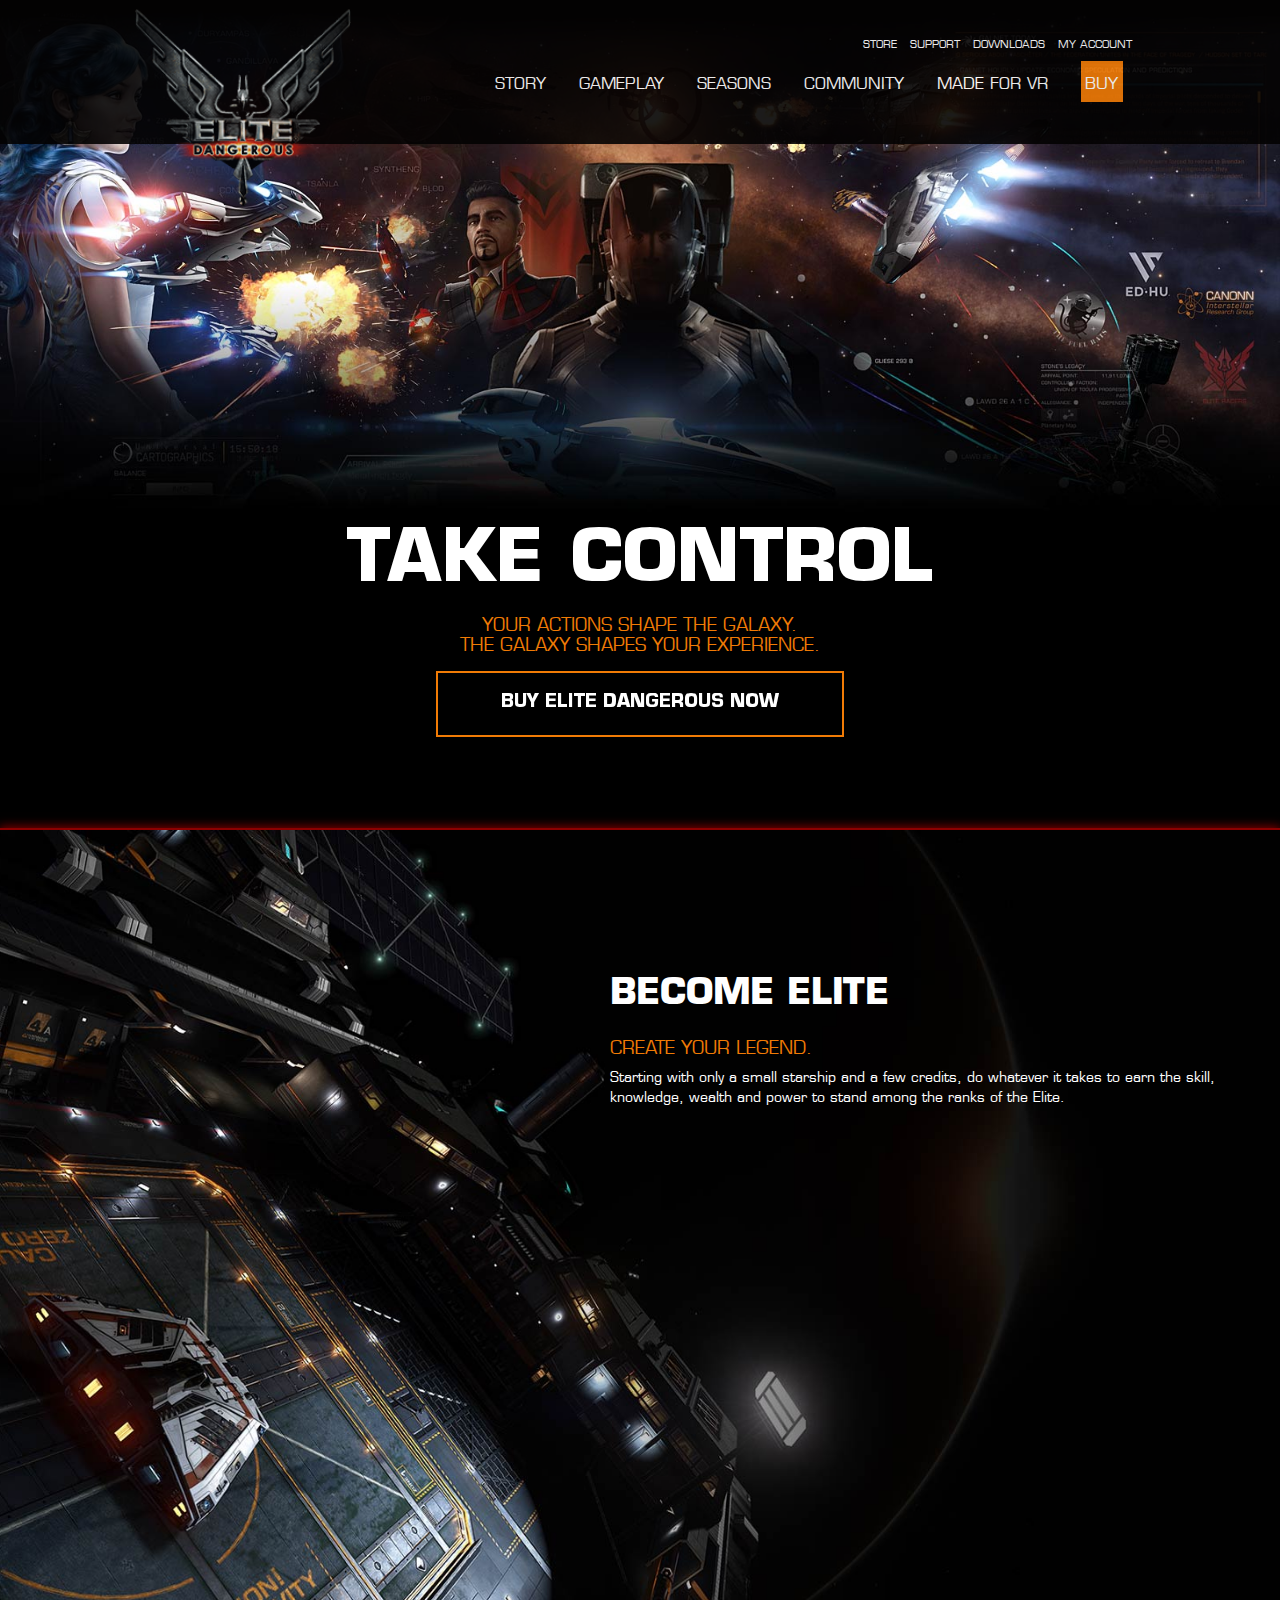
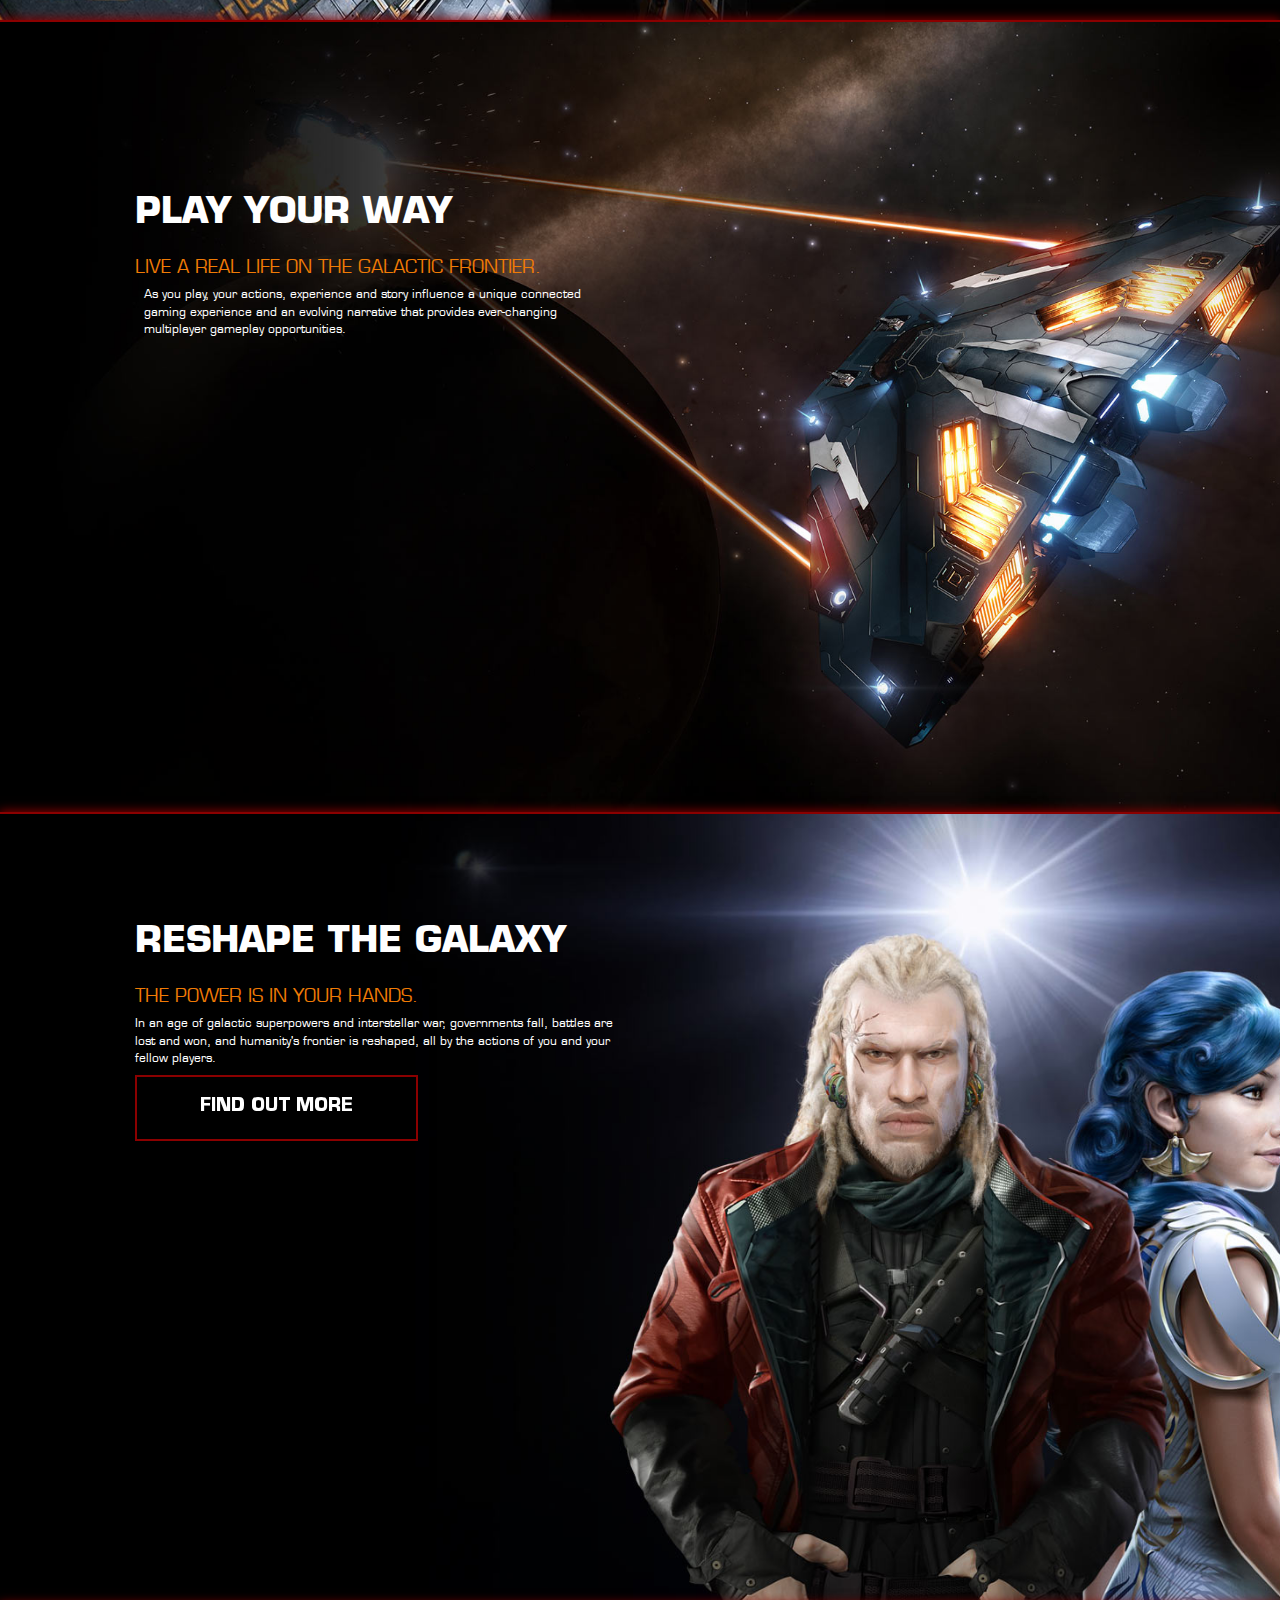
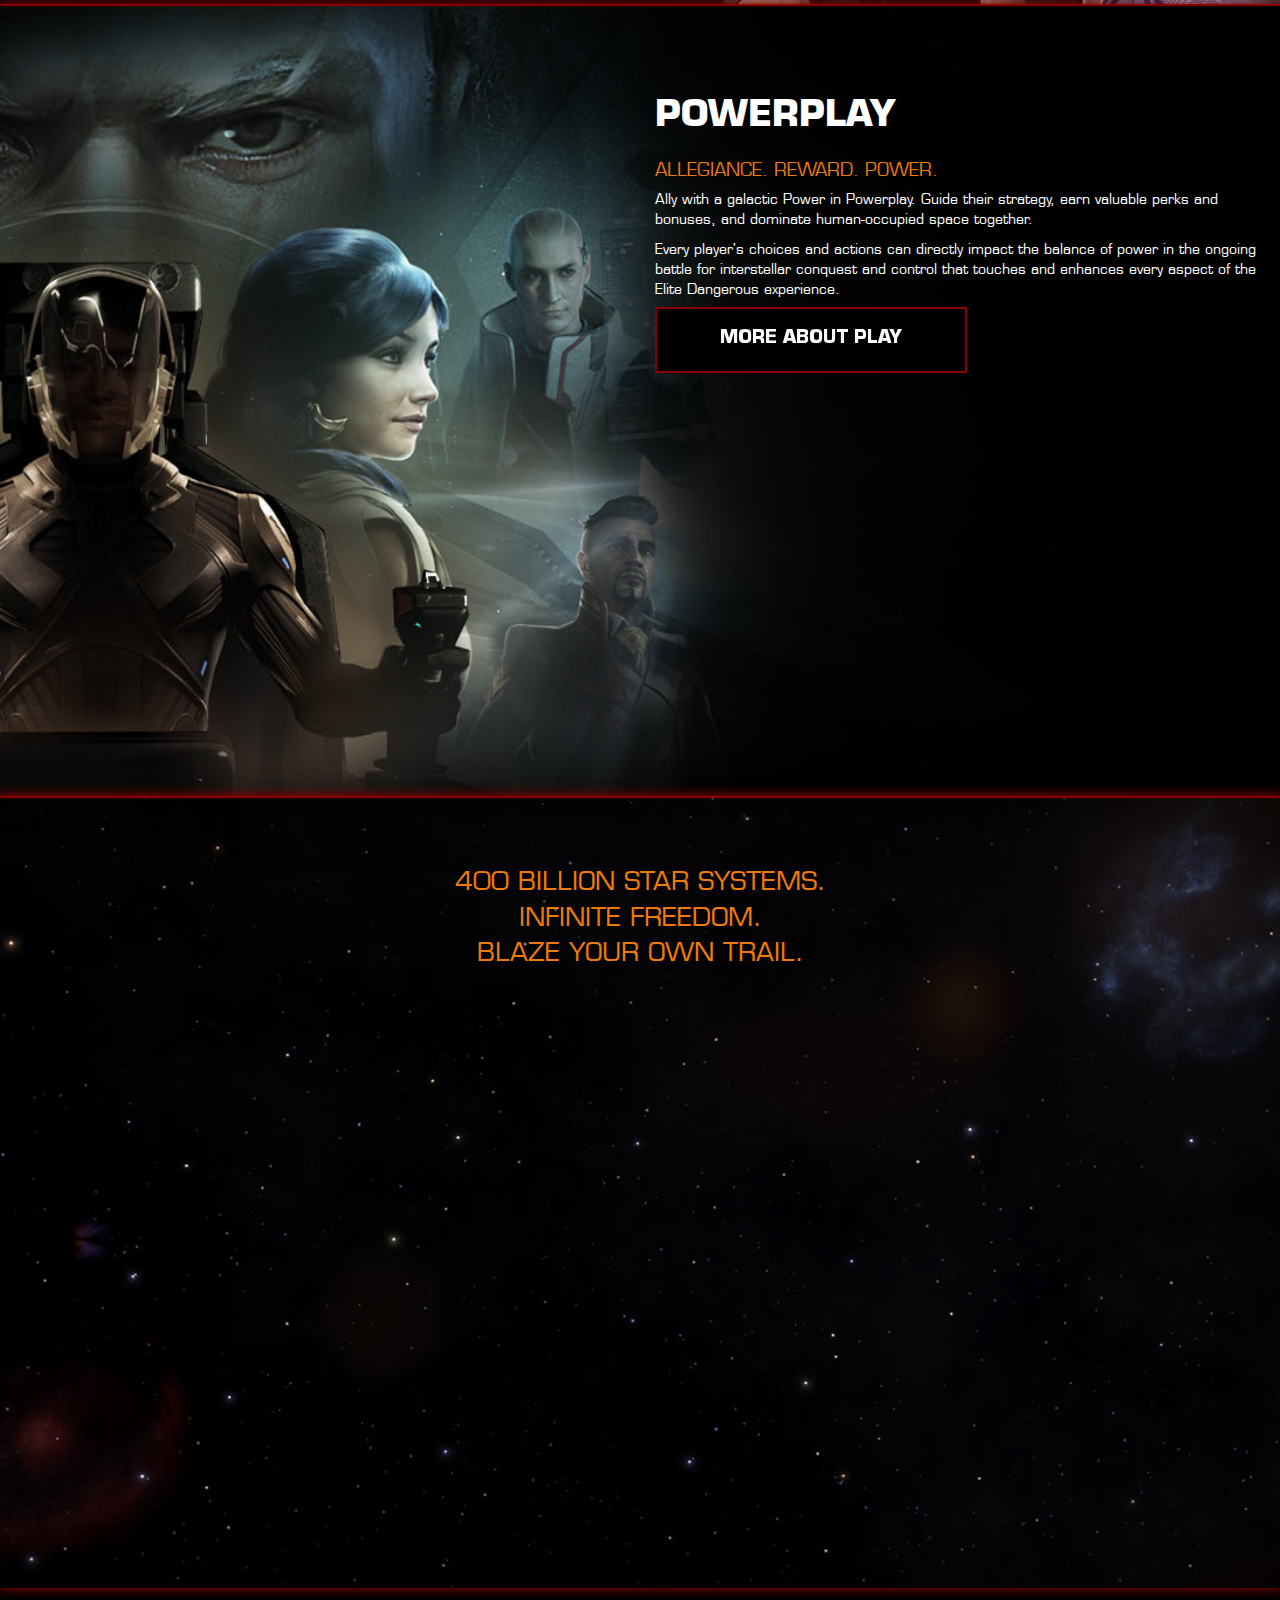
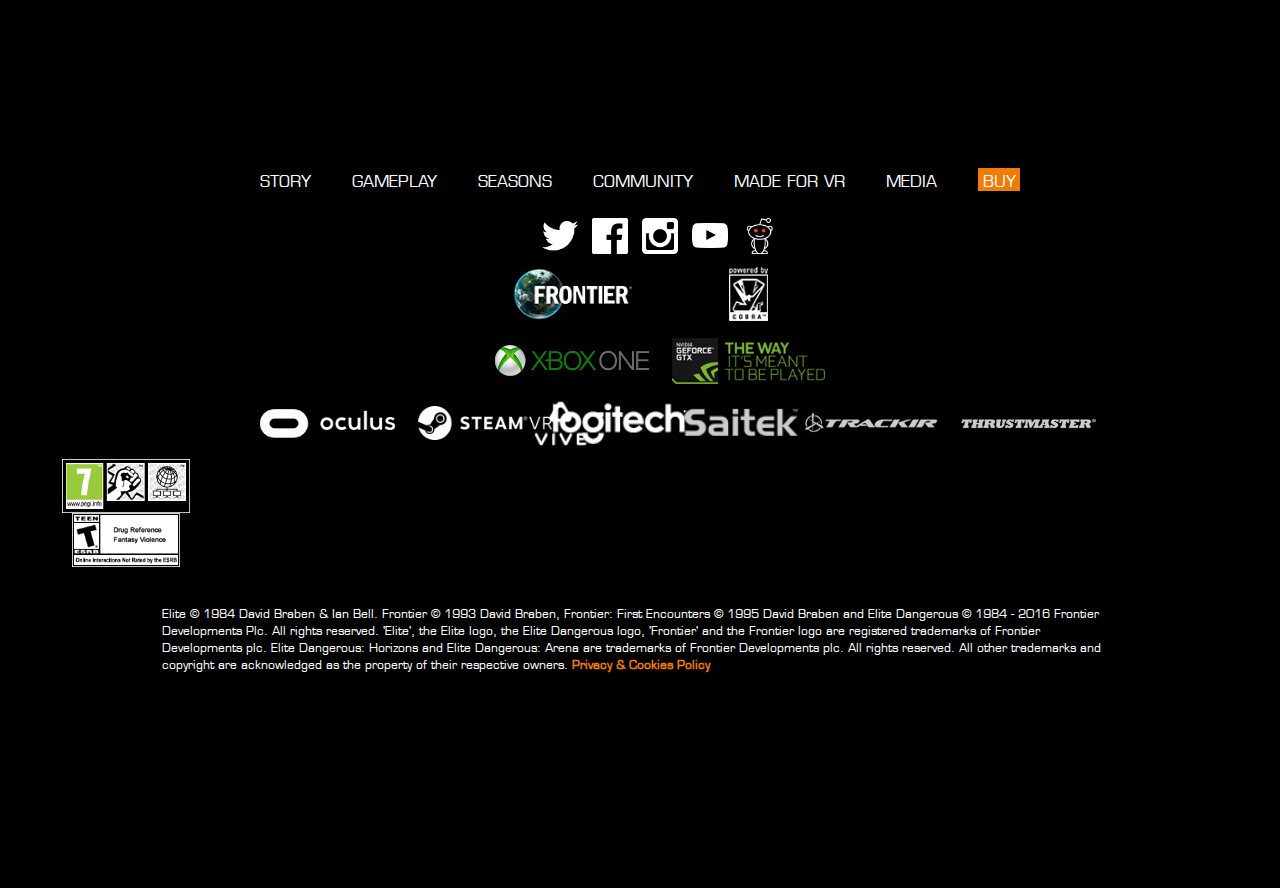
==== index.html @ c08cc56c "sections maj" ====
<!DOCTYPE>
<html lang="fr">

<head>
	<title>Elite Dangerous</title>
	<meta charset="UTF-8">
	<meta name="viewport" content="width=device-width, initial-scale=1">
	<link rel="stylesheet" href="web/bootstrap/css/bootstrap.min.css">
	<link rel="stylesheet" href="web/scss/style.css">
</head>

<body>
	<!-- navbar -->
	<div>
		<nav class="navbar-fixed-top navright text-right">
			<div class="navlogo">
				<a href="#section1" class="navbar-brand logo"></a>
			</div>
			<div class="text-right navtop">
				<li class="navstore"><a href="#">store</a></li>
				<li class="navstore"><a href="#">support</a></li>
				<li class="navstore"><a href="#">downloads</a></li>
				<li class="navstore"><a href="#">my account</a></li>
			</div>
			<li><a href="../../index.html">story</a></li>
			<li><a href="web/parties/gameplay.html">gameplay</a></li>
			<li><a href="#">seasons</a></li>
			<li><a href="#">community</a></li>
			<li><a href="#">made for vr</a></li>
			<li class="navactive"><a href="#">buy</a></li>
		</nav>
		<!-- header -->
		<header class="heado">
			<div class="col-md-8 col-md-push-2 text-center tctrl">
				<h1>Take control</h1>
				<h2 class="texth2">your actions shape the galaxy. 
					The galaxy shapes your experience.</h2>
				<button class="buybutton animbtn btngplay" type="button">buy elite dangerous now</button>
			</div>
		</header>
		<!-- section 1 -->
		<section class="sectall sect1">
			<div class="col-md-6 col-md-push-6 div1">
				<h1>Become elite</h1>
				<h2>Create your legend.</h2>
				<p>Starting with only a small starship and a few credits, do whatever it takes to earn the skill, knowledge, wealth and
					power to stand among the ranks of the Elite.</p>
			</div>
		</section>
		<!-- section 2 -->
		<section class="sectall sect2">
			<div class="col-md-6 div2">
				<h1>Play your way</h1>
				<h2>Live a Real Life On The Galactic Frontier.</h2>
				<p class="textdiv2">As you play, your actions, experience and story influence a unique connected gaming experience and an evolving narrative
					that provides ever-changing multiplayer gameplay opportunities.
				</p>
			</div>
		</section>
		<!-- section 3 -->
		<section class="sectall sect3">
			<div class="col-md-6 div3">
				<h1>Reshape the galaxy</h1>
				<h2>The power is in your hands.</h2>
				<p class="textdiv3">In an age of galactic superpowers and interstellar war, governments fall, battles are lost and won, and humanity's frontier
					is reshaped, all by the actions of you and your fellow players.
				</p>
				<button class="animbtn" type="button">Find out more</button>
			</div>
		</section>
		<!-- section 4 -->
		<section class="sectall sect4">
			<div class="col-md-6 col-md-push-6 div4">
				<h1>Powerplay</h1>
				<h2>Allegiance. Reward. Power.</h2>
				<p>Ally with a galactic Power in Powerplay. Guide their strategy, earn valuable perks and bonuses, and dominate human-occupied
					space together.
				</p>
				<p>Every player's choices and actions can directly impact the balance of power in the ongoing battle for interstellar conquest
					and control that touches and enhances every aspect of the Elite Dangerous experience.
				</p>
				<button class="animbtn" type="button">More about play</button>
			</div>
		</section>
		<!-- section 5 -->
		<section class="sectall sect5">
			<div class="text-center div5">
				<h1>400 billion star systems.</h1>
				<h1>Infinite freedom.</h1>
				<h1>Blaze your own trail.</h1>
			</div>
		</section>

		<!-- footer -->
		<footer>
			<nav class="navcenter">
				<li><a href="#">story</a></li>
				<li><a href="#">gameplay</a></li>
				<li><a href="#">seasons</a></li>
				<li><a href="#">community</a></li>
				<li><a href="#">made for vr</a></li>
				<li><a href="#">media</a></li>
				<li class="navactive"><a href="#">buy</a></li>
			</nav>
			<div>
				<ul>
					<li class="marksocial soc1">
						<a href="#"></a>
					</li>
					<li class="marksocial soc2">
						<a href="#"></a>
					</li>
					<li class="marksocial soc3">
						<a href="#"></a>
					</li>
					<li class="marksocial soc4">
						<a href="#"></a>
					</li>
					<li class="marksocial soc5">
						<a href="#"></a>
					</li>
				</ul>
			</div>
			<div>
				<ul class="mark1">
					<li class="lifooter marque1">
						<a href="#"></a>
					</li>
					<li class="lifooter marque2">
						<a href="#"></a>
					</li>
				</ul>
				<ul class="mark2">
					<li class="lifooter marque3">
						<a href="#"></a>
					</li>
					<li class="lifooter marque4">
						<a href="#"></a>
					</li>
				</ul>
				<ul>
					<li class="mark3 marque5">
						<a href="#"></a>
					</li>
					<li class="mark3 marque6">
						<a href="#"></a>
					</li>
					<li class="mark3 marque7">
						<a href="#"></a>
					</li>
					<li class="mark3 marque8">
						<a href="#"></a>
					</li>
					<li class="mark3 marque9">
						<a href="#"></a>
					</li>
					<li class="mark3 marque10">
						<a href="#"></a>
					</li>
					<li class="mark3 marque11">
						<a href="#"></a>
					</li>
				</ul>
				<ul class="mark4">
					<li class="lifooter marque12">
						<a href="#"></a>
					</li>
					<li class="lifooter marque13">
						<a href="#"></a>
					</li>
				</ul>
			</div>
			<div class="textlegal">
				<p>Elite © 1984 David Braben & Ian Bell. Frontier © 1993 David Braben, Frontier: First Encounters © 1995 David Braben and
					Elite Dangerous © 1984 - 2016 Frontier Developments Plc. All rights reserved. 'Elite', the Elite logo, the Elite Dangerous
					logo, 'Frontier' and the Frontier logo are registered trademarks of Frontier Developments plc. Elite Dangerous: Horizons
					and Elite Dangerous: Arena are trademarks of Frontier Developments plc. All rights reserved. All other trademarks and
					copyright are acknowledged as the property of their respective owners.
					<a href="#" class="Mentionlegal">Privacy & Cookies Policy</a></p>
			</div>
		</footer>
	</div>
</body>

</html>
---- web/scss/style.css ----
/*	resolution: 320px	mobile
	resolution: 768px	tablette
	resolution: 1280px	standard

@media screen and (max-width: 320px)
{

}
@media screen and (max-width: 768px)
{
	
}
@media screen and (max-width: 1280px)
{
	
}	*/
@font-face {
  font-family: "Eurostile LT Std-Bold";
  src: url("../font/EurostileLTStd-Bold.ttf");
  font-weight: bold; }
@font-face {
  font-family: "Eurostile-Medium";
  src: url("../font/EurostileMedium.ttf");
  font-weight: normal; }
body {
  margin: 0;
  background-color: black;
  color: white;
  font-family: Eurostile-Medium; }

a:hover, a:visited {
  text-decoration: none; }

h1 {
  font-family: Eurostile LT Std-Bold, sans-serif;
  font-weight: bold;
  text-transform: uppercase; }

h2 {
  font-size: 18px;
  color: #f07b05;
  text-transform: uppercase; }

p {
  font-weight: normal; }

button {
  border: 2px solid darkred;
  background-color: black;
  text-transform: uppercase;
  font-family: Eurostile LT Std-Bold, sans-serif;
  padding: 2vh 7vh;
  font-size: 2vh; }

header, section, footer {
  font-weight: bold;
  background-size: cover;
  background-repeat: no-repeat;
  background-position: center center; }

/* Animate button */
.animbtn {
  display: inline-block;
  vertical-align: middle;
  -webkit-transform: perspective(1px) translateZ(0);
  transform: perspective(1px) translateZ(0);
  box-shadow: 0 0 1px transparent;
  position: relative;
  -webkit-transition-property: color;
  transition-property: color;
  -webkit-transition-duration: 0.3s;
  transition-duration: 0.3s; }

.animbtn:before {
  content: "";
  background-color: darkred;
  position: absolute;
  z-index: -1;
  top: 0;
  left: 0;
  right: 0;
  bottom: 0;
  -webkit-transform: scaleX(0);
  transform: scaleX(0);
  -webkit-transform-origin: 0 50%;
  transform-origin: 0 50%;
  -webkit-transition-property: transform;
  transition-property: transform;
  -webkit-transition-duration: 0.3s;
  transition-duration: 0.3s;
  -webkit-transition-timing-function: ease-out;
  transition-timing-function: ease-out; }

.animbtn:hover:before, .animbtn:focus:before, .animbtn:active:before {
  -webkit-transform: scaleX(1);
  transform: scaleX(1); }

.btngplay:before {
  background-color: #f07b05; }

/* end anim button */
.navlogo {
  margin: 1vh 15vh; }

.logo, .logo:hover, .logo:focus {
  background-image: url(../img/logo/logo-elite-dangerous.png);
  background-size: 100%;
  background-repeat: no-repeat;
  padding: 9.5vh;
  border-bottom: none; }

.navtop {
  font-size: 10px;
  margin: 5vh 0vh 1vh; }

.navright {
  text-transform: uppercase;
  padding-right: 16vh;
  font-size: 15px;
  height: 13vh;
  opacity: 0.9;
  background-color: #040303; }

.navright li a {
  display: inline-block;
  margin: 1vh 0vh; }

nav a {
  color: white; }

nav a:hover, nav a:focus {
  color: #f07b05;
  padding-bottom: 1px;
  border-bottom: 2px solid #f07b05; }

/*nav li:hover, nav li:focus {
    color: $color1;
}*/
nav a:focus {
  text-decoration: none; }

.navactive {
  background-color: #f07b05;
  padding: 0 0.5vh; }

.heado {
  background-image: url(../img/story/bg-hero-connected_gameplay-slim.jpg);
  background-attachment: fixed;
  background-position: initial;
  background-size: 100%;
  height: 92vh; }

.tctrl {
  font-weight: normal;
  margin: 56vh auto 1vh;
  text-transform: uppercase; }

.texth2 {
  white-space: pre-line;
  margin: 0vh 0vh 2vh; }

.buybutton {
  border: 2px solid #f07b05; }

.sectall {
  border-top: 2px solid darkred;
  box-shadow: 0px 0px 10px 1px darkred; }

.sect1 {
  height: 58vh;
  background-image: url(../img/story/bg-hero-sidewinder.jpg); }

.div1 {
  margin: 16vh -5vh; }

.sect2 {
  height: 58vh;
  background-image: url(../img/story/bg-hero-cobra_attack.jpg); }

.div2 {
  margin: 12vh 20vh;
  padding: 0vh 15vh; }

.textdiv2 {
  padding: 0 1vh; }

.sect3 {
  height: 58vh;
  background-image: url(../img/story/bg-hero-powerplay-right.jpg); }

.div3 {
  margin: 10vh 0vh;
  padding: 0vh 1vh 0 15vh; }

.sect4 {
  height: 58vh;
  background-image: url(../img/story/bg-hero-powerplay.jpg); }

.div4 {
  margin: 8vh 0vh; }

.sect5 {
  height: 30vh;
  background-image: url(../img/story/bg-hero-stars.jpg); }

.div5 {
  color: #f07b05;
  margin: 9vh 0vh; }

.div5 h1 {
  font-size: 28px;
  color: #f07b05;
  font-family: Eurostile-Medium;
  font-weight: normal;
  line-height: 0.6; }

.navcenter {
  text-transform: uppercase;
  text-align: center;
  margin: 5vh 10vh 3vh; }

.navcenter li {
  font-size: 13px;
  display: inline-block;
  margin: 0 1vh;
  font-weight: normal; }

ul {
  list-style-type: none;
  text-align: center; }

.lifooter {
  background-repeat: no-repeat;
  background-size: contain;
  background-position: center center;
  display: inline-block;
  height: 6%;
  width: 10%;
  margin: 0 1vh; }

.marksocial {
  background-repeat: no-repeat;
  background-size: contain;
  background-position: center center;
  display: inline-block;
  margin: 0 -6vh;
  height: 3%;
  width: 9%; }

.soc1 {
  background-image: url(../img/logo/sociaux/logo-twitter.png); }

.soc2 {
  background-image: url(../img/logo/sociaux/logo-facebook.png); }

.soc3 {
  background-image: url(../img/logo/sociaux/logo-instagram.png); }

.soc4 {
  background-image: url(../img/logo/sociaux/logo-youtube.png); }

.soc5 {
  background-image: url(../img/logo/sociaux/logo-reddit.png); }

.marque1 {
  background-image: url(../img/logo/partenaires/logo-frontier.png); }

.marque2 {
  background-image: url(../img/logo/partenaires/logo-cobra.png); }

.marque3 {
  background-image: url(../img/logo/partenaires/logo-xbox-one.png); }

.marque4 {
  background-image: url(../img/logo/partenaires/logo-nvidia.png); }

.mark3 {
  background-repeat: no-repeat;
  background-size: contain;
  background-position: center center;
  display: inline-block;
  height: 5%;
  width: 7%;
  margin: 0 1vh; }

.marque5 {
  background-image: url(../img/logo/partenaires/logo-oculus.png);
  margin: 0vh 3vh !important; }

.marque6 {
  background-image: url(../img/logo/partenaires/logo-steam-vr.png); }

.marque7 {
  background-image: url(../img/logo/partenaires/logo-htc-vive.png);
  margin: 0 -8vh 0 -6vh !important; }

.marque8 {
  background-image: url(../img/logo/partenaires/logo-logitech.png); }

.marque9 {
  background-image: url(../img/logo/partenaires/logo-saitek.png); }

.marque10 {
  background-image: url(../img/logo/partenaires/logo-trackir.png);
  margin: 0vh 3vh 0 0 !important; }

.marque11 {
  background-image: url(../img/logo/partenaires/logo-thrustmaster.png); }

.marque12 {
  background-image: url(../img/logo/partenaires/logo-pegi-7.png); }

.marque13 {
  background-image: url(../img/logo/partenaires/logo-esrb-teen.png); }

.textlegal {
  font-size: 8px;
  padding: 0 36vh; }

.Mentionlegal {
  color: #f07b05;
  font-weight: bold; }

.Mentionlegal:hover {
  color: #f07b05;
  text-decoration: underline; }

/*page gameplay*/
.gplay {
  background-image: url(../img/gameplay/bg-hero-asp-slim.jpg); }

.sect1gplay {
  background-image: url(../img/gameplay/bg-hero-connected_gameplay-right.jpg); }

.sect2gplay {
  background-image: url(../img/gameplay/bg-hero-stars.jpg); }

.marg {
  padding: 12vh 16vh; }

.small {
  background-repeat: no-repeat;
  background-size: contain;
  height: 31vh; }

.smallimg1 {
  background-image: url(../img/gameplay/gameplay-trade.jpg); }

.smallimg2 {
  background-image: url(../img/gameplay/gameplay-combat.jpg); }

.smallimg3 {
  background-image: url(../img/gameplay/gameplay-explore.jpg); }

.sect3gplay {
  background-image: url(../img/gameplay/bg-hero-shipyard_vulture-right.jpg); }

.sect4gplay {
  background-image: url(../img/gameplay/bg-hero-imperial_eagle-left.jpg); }

.sect5gplay {
  background-image: url(../img/gameplay/bg-hero-wings-right.jpg); }

.sect6gplay {
  background-image: url(../img/gameplay/bg-hero-community-zac.jpg); }

.sect7gplay {
  background-image: url(../img/gameplay/bg-hero-cqc-slim.jpg); }

.sect8gplay {
  background-image: url(../img/gameplay/bg-hero-powerplay-bottom.jpg); }

@media only screen and (max-width: 1370px) {
  .navlogo {
    margin: 1vh 15vh; }

  .logo, .logo:hover, .logo:focus {
    padding: 12vh;
    border-bottom: none; }

  .navtop {
    font-size: 11px;
    margin: 3vh 0vh 0vh; }

  .navstore {
    margin: 0 0.5vh !important; }

  .navright {
    font-size: 16px;
    padding-right: 16vh;
    height: 16vh; }

  .navright li {
    display: inline-block;
    margin: 0 1.5vh; }

  header h1 {
    font-size: 8vh; }

  .heado {
    height: 92vh; }

  .tctrl {
    margin: 56vh auto 1vh; }

  .texth2 {
    white-space: pre-line;
    margin: 0vh 0vh 2vh; }

  .div1 {
    margin: 14vh -5vh; }

  .div2 {
    margin: 17vh 0vh;
    padding: 0vh 1vh 0 15vh; }

  .textdiv2 {
    padding: 0 1vh;
    font-size: 12px; }

  .div3 {
    margin: 10vh 0vh;
    padding: 0vh 1vh 0 15vh; }

  .textdiv3 {
    font-size: 12px; }

  .div4 {
    margin: 8vh 0vh; }

  .div5 {
    margin: 8vh 0vh; }

  .div5 h1 {
    font-size: 26px;
    color: #f07b05;
    line-height: 0.6; }

  .sectall {
    height: 88vh; }

  footer {
    height: 80vh; }

  .navcenter {
    margin: 20vh 10vh 3vh; }

  .navcenter li {
    font-size: 16px;
    margin: 0 2vh;
    font-weight: normal; }

  .marksocial {
    margin: 0 auto;
    height: 4vh;
    width: 3.5vw; }

  .mark1-1 {
    width: 10vw !important;
    height: 10vh !important;
    margin: -1vh -2vh !important; }

  .mark1-2 {
    width: 20vh !important;
    height: 10vh !important;
    margin: 0vh !important; }

  .mark2-1 {
    height: 11vh !important;
    width: 17vw !important; }

  .mark2-2 {
    height: 11vh !important;
    width: 12vw !important; }

  .lifooter {
    height: 6vh;
    width: 12vw; }

  .mark3 {
    height: 5vh;
    width: 10.5vw;
    margin: 0vh -1vh; }

  .mark4 {
    height: 12vh;
    width: 13vw; }

  .textlegal {
    font-size: 12px;
    padding: 3vh 18vh; } }

/*# sourceMappingURL=style.css.map */
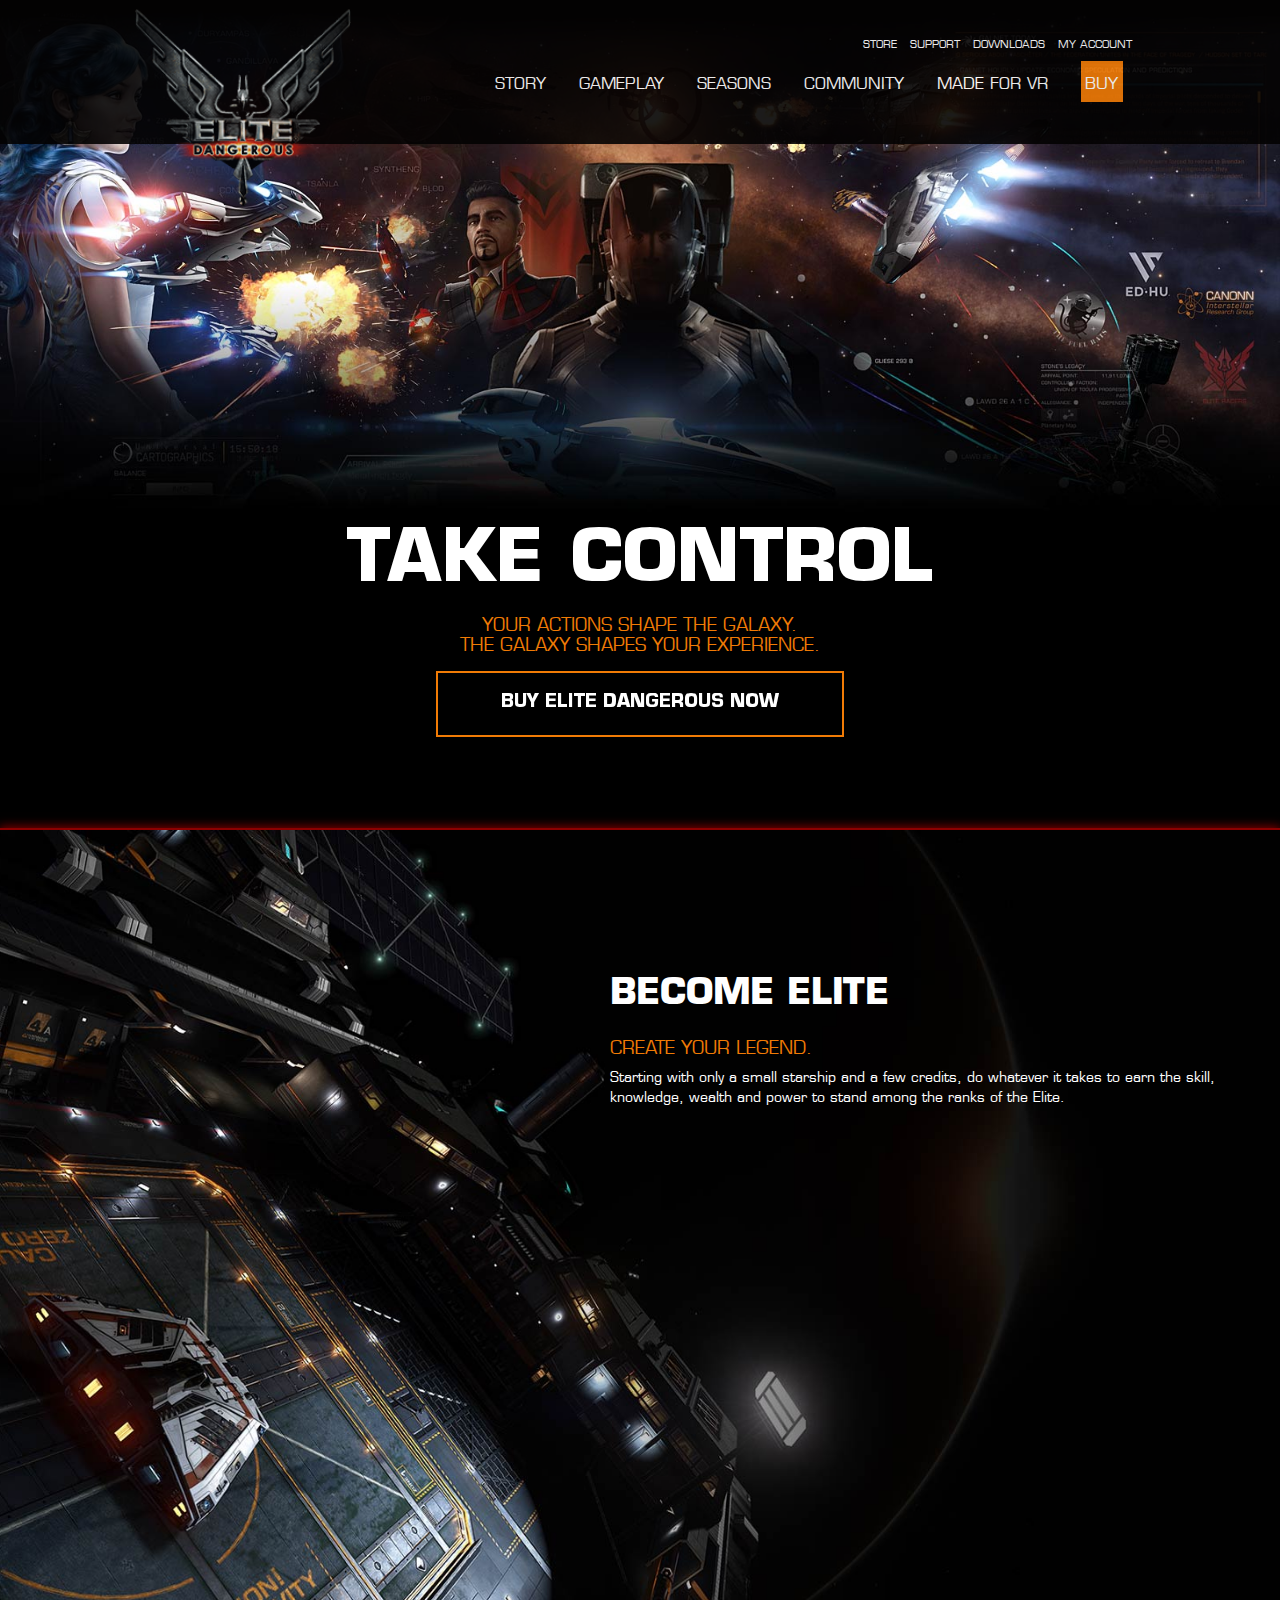
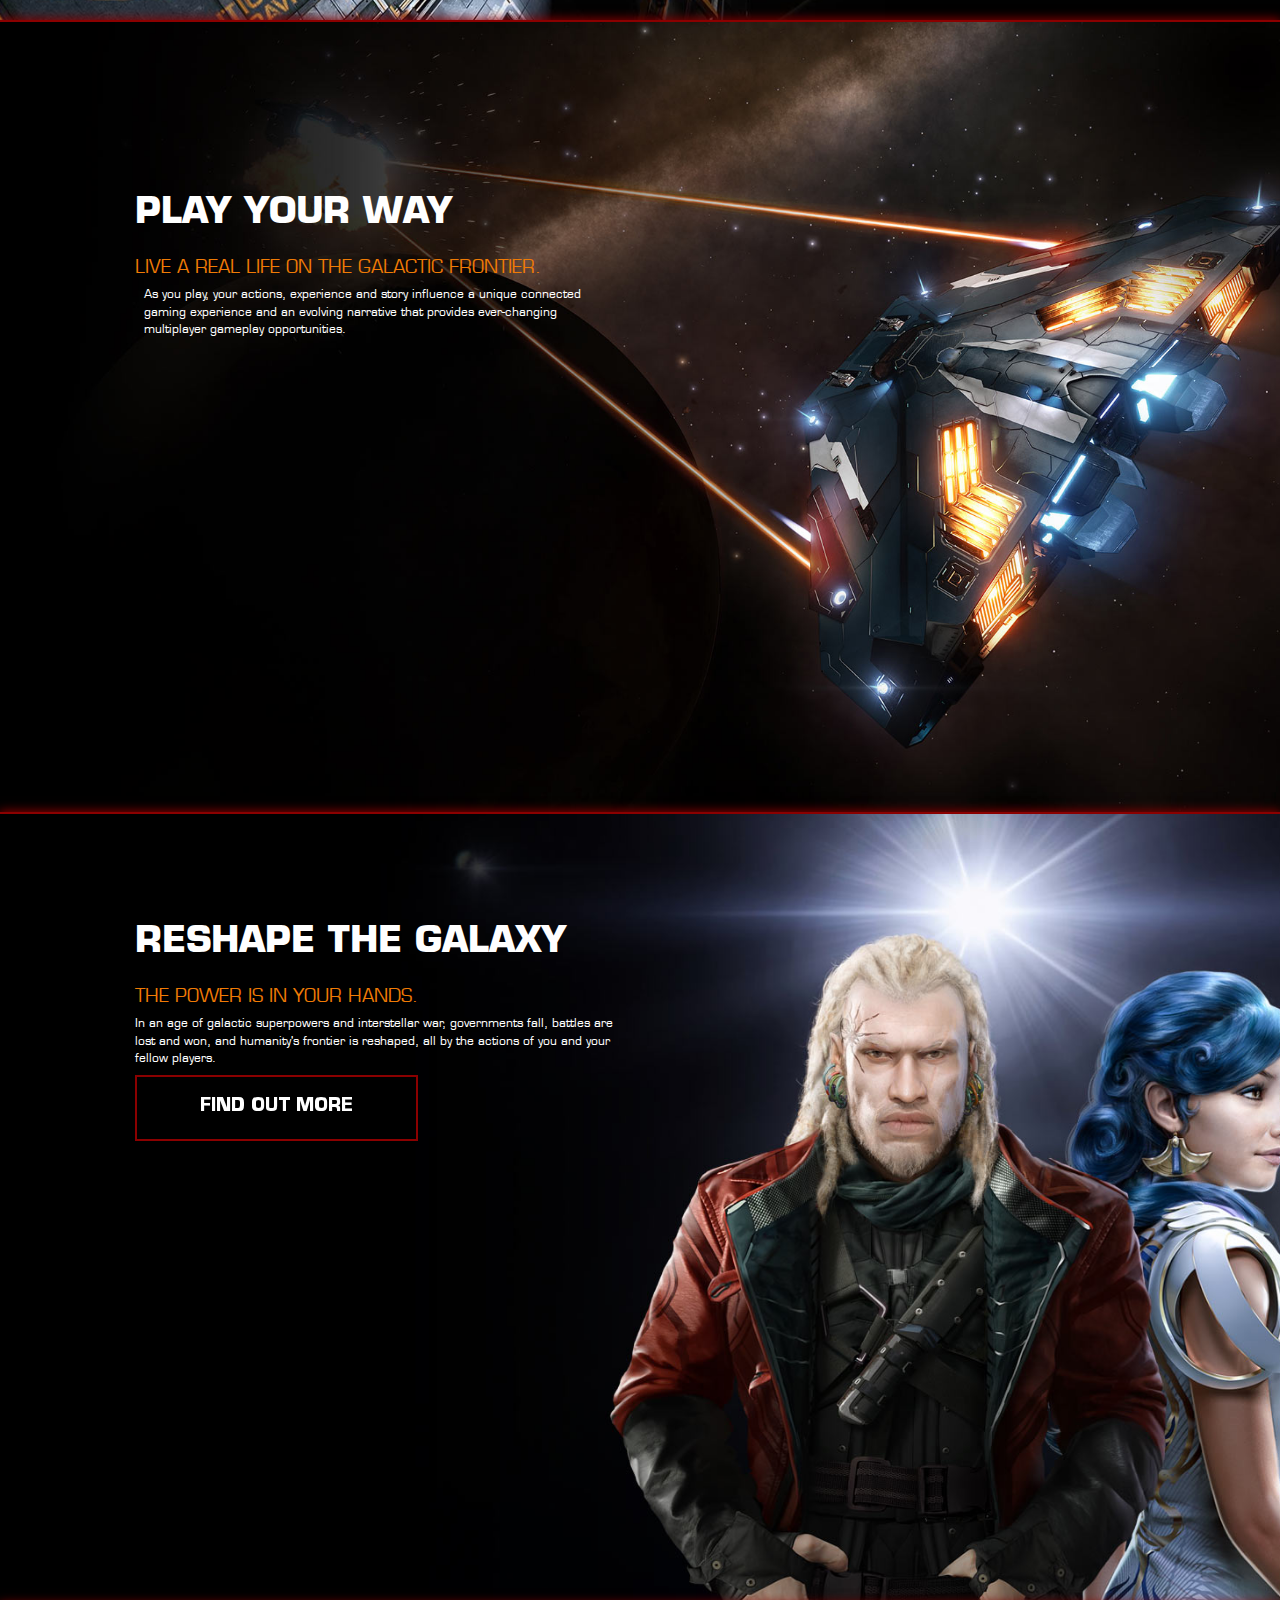
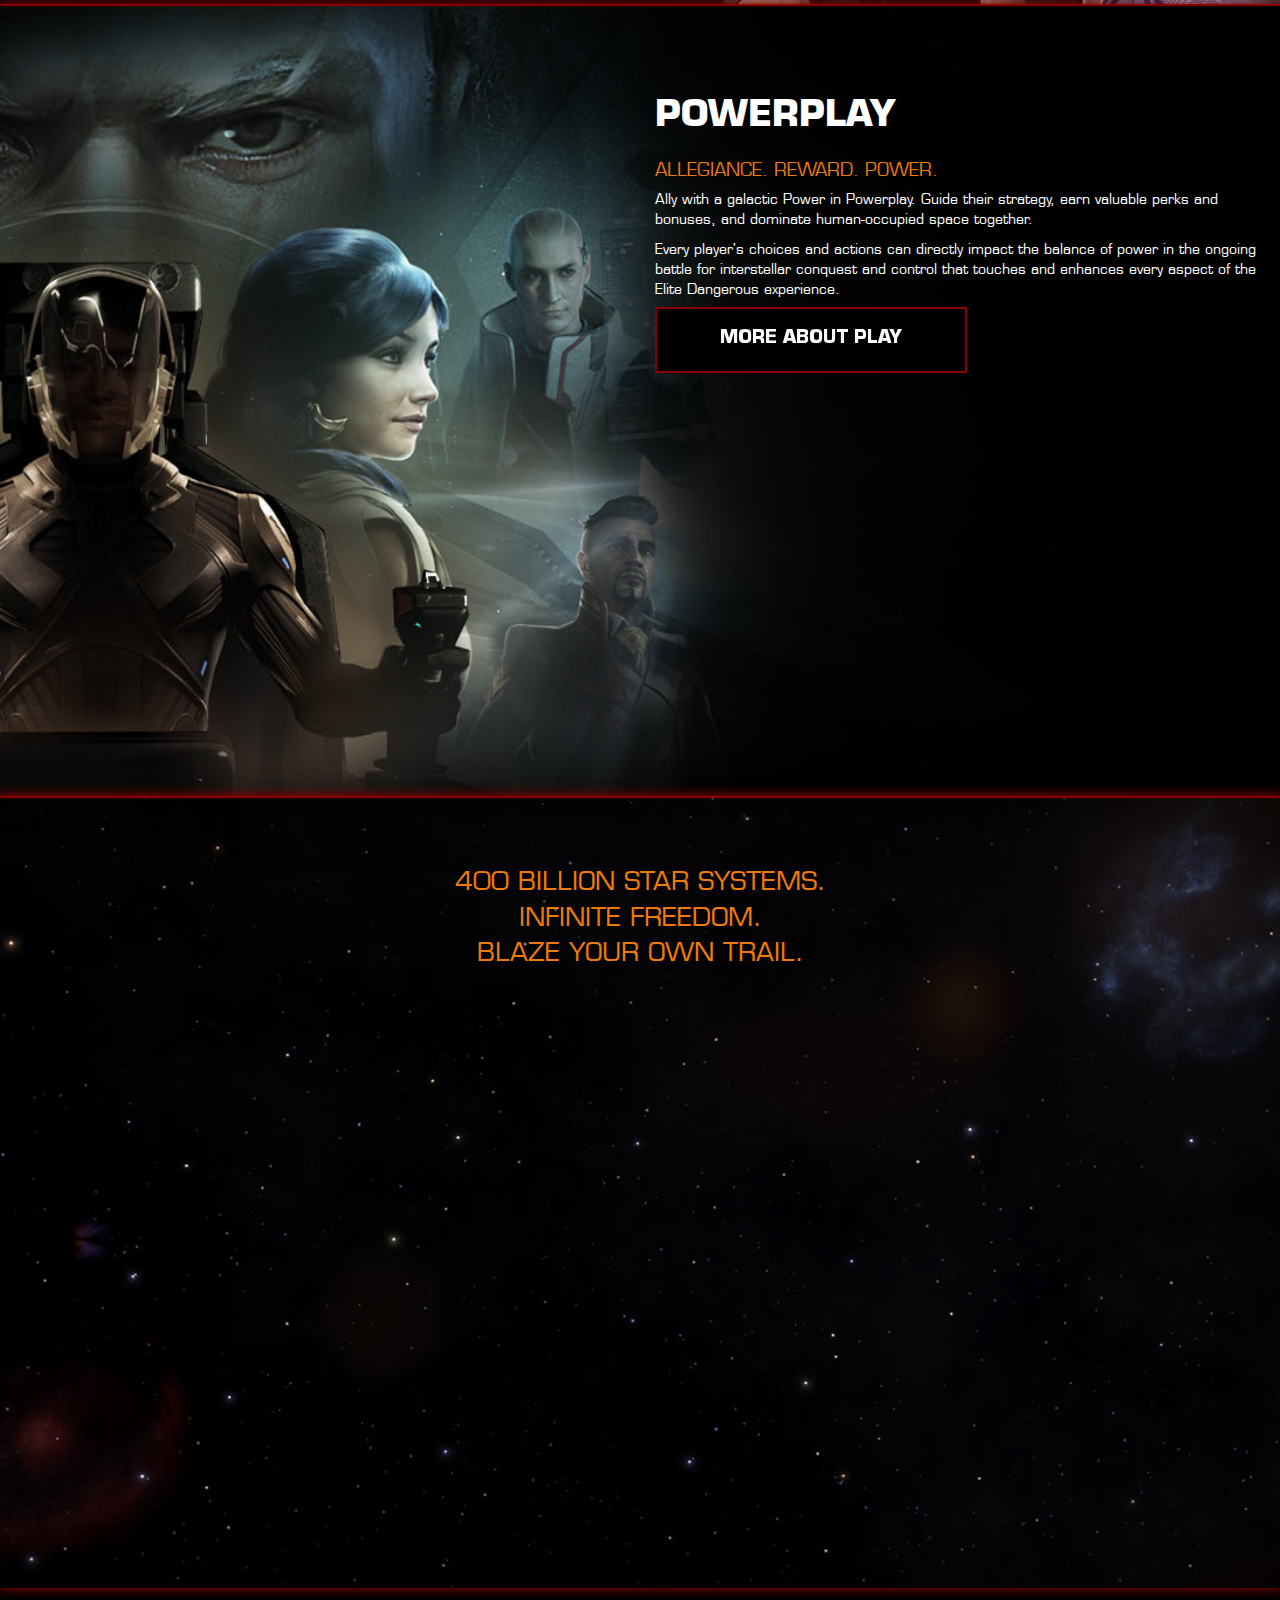
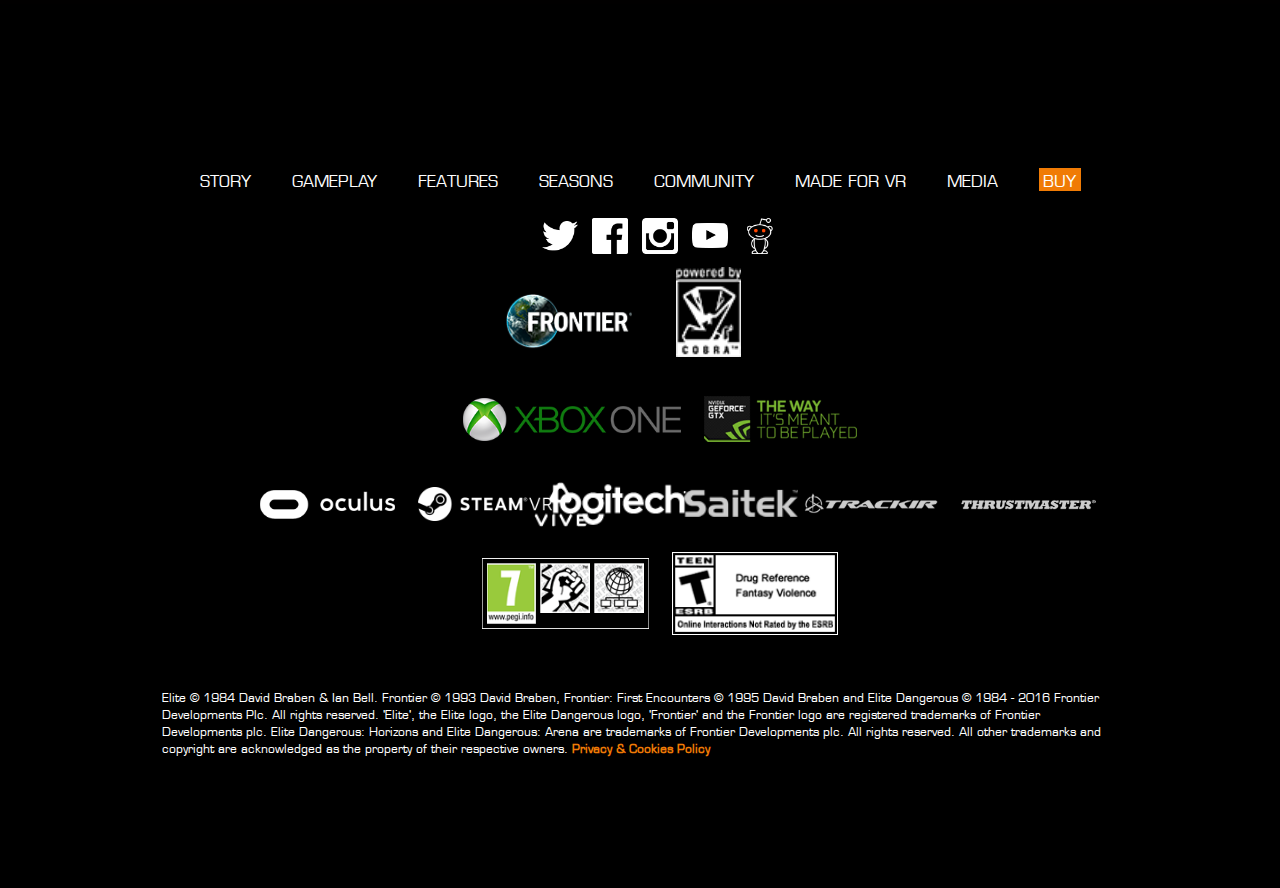
==== commit 4929c35f: "malgré rangemt radical, tjrs problèm de navbar 'story'" ====
--- a/index.html
+++ b/index.html
@@ -22,7 +22,7 @@
 				<li class="navstore"><a href="#">downloads</a></li>
 				<li class="navstore"><a href="#">my account</a></li>
 			</div>
-			<li><a href="../../index.html">story</a></li>
+			<li><a href="#">story</a></li>
 			<li><a href="web/parties/gameplay.html">gameplay</a></li>
 			<li><a href="#">seasons</a></li>
 			<li><a href="#">community</a></li>
@@ -90,12 +90,13 @@
 				<h1>Blaze your own trail.</h1>
 			</div>
 		</section>
-
+		<!-- footer -->
 		<!-- footer -->
 		<footer>
 			<nav class="navcenter">
 				<li><a href="#">story</a></li>
 				<li><a href="#">gameplay</a></li>
+				<li><a href="#">features</a></li>
 				<li><a href="#">seasons</a></li>
 				<li><a href="#">community</a></li>
 				<li><a href="#">made for vr</a></li>
@@ -122,19 +123,19 @@
 				</ul>
 			</div>
 			<div>
-				<ul class="mark1">
-					<li class="lifooter marque1">
+				<ul>
+					<li class="lifooter mark1-1 marque1">
 						<a href="#"></a>
 					</li>
-					<li class="lifooter marque2">
+					<li class="lifooter mark1-2 marque2">
 						<a href="#"></a>
 					</li>
 				</ul>
-				<ul class="mark2">
-					<li class="lifooter marque3">
+				<ul>
+					<li class="lifooter mark2-1 marque3">
 						<a href="#"></a>
 					</li>
-					<li class="lifooter marque4">
+					<li class="lifooter mark2-2 marque4">
 						<a href="#"></a>
 					</li>
 				</ul>
@@ -161,11 +162,11 @@
 						<a href="#"></a>
 					</li>
 				</ul>
-				<ul class="mark4">
-					<li class="lifooter marque12">
+				<ul>
+					<li class="lifooter mark4 marque12">
 						<a href="#"></a>
 					</li>
-					<li class="lifooter marque13">
+					<li class="lifooter mark4 marque13">
 						<a href="#"></a>
 					</li>
 				</ul>
--- a/web/scss/style.css
+++ b/web/scss/style.css
@@ -1,19 +1,7 @@
 /*	resolution: 320px	mobile
 	resolution: 768px	tablette
 	resolution: 1280px	standard
-
-@media screen and (max-width: 320px)
-{
-
-}
-@media screen and (max-width: 768px)
-{
-	
-}
-@media screen and (max-width: 1280px)
-{
-	
-}	*/
+*/
 @font-face {
   font-family: "Eurostile LT Std-Bold";
   src: url("../font/EurostileLTStd-Bold.ttf");
@@ -57,6 +45,10 @@
   background-size: cover;
   background-repeat: no-repeat;
   background-position: center center; }
+
+section {
+  border-top: 2px solid darkred;
+  box-shadow: 0px 0px 10px 1px darkred; }
 
 /* Animate button */
 .animbtn {
@@ -91,7 +83,9 @@
   -webkit-transition-timing-function: ease-out;
   transition-timing-function: ease-out; }
 
-.animbtn:hover:before, .animbtn:focus:before, .animbtn:active:before {
+.animbtn:hover:before,
+.animbtn:focus:before,
+.animbtn:active:before {
   -webkit-transform: scaleX(1);
   transform: scaleX(1); }
 
@@ -106,20 +100,27 @@
   background-image: url(../img/logo/logo-elite-dangerous.png);
   background-size: 100%;
   background-repeat: no-repeat;
-  padding: 9.5vh;
+  padding: 12vh;
   border-bottom: none; }
 
 .navtop {
-  font-size: 10px;
-  margin: 5vh 0vh 1vh; }
+  font-size: 11px;
+  margin: 3vh 0vh 0vh; }
+
+.navstore {
+  margin: 0 0.5vh !important; }
 
 .navright {
   text-transform: uppercase;
   padding-right: 16vh;
-  font-size: 15px;
-  height: 13vh;
+  font-size: 16px;
+  height: 16vh;
   opacity: 0.9;
   background-color: #040303; }
+
+.navright li {
+  display: inline-block;
+  margin: 0 1.5vh; }
 
 .navright li a {
   display: inline-block;
@@ -133,15 +134,15 @@
   padding-bottom: 1px;
   border-bottom: 2px solid #f07b05; }
 
-/*nav li:hover, nav li:focus {
-    color: $color1;
-}*/
 nav a:focus {
   text-decoration: none; }
 
 .navactive {
   background-color: #f07b05;
   padding: 0 0.5vh; }
+
+header h1 {
+  font-size: 8vh; }
 
 .heado {
   background-image: url(../img/story/bg-hero-connected_gameplay-slim.jpg);
@@ -162,27 +163,24 @@
 .buybutton {
   border: 2px solid #f07b05; }
 
-.sectall {
-  border-top: 2px solid darkred;
-  box-shadow: 0px 0px 10px 1px darkred; }
-
 .sect1 {
   height: 58vh;
   background-image: url(../img/story/bg-hero-sidewinder.jpg); }
 
 .div1 {
-  margin: 16vh -5vh; }
+  margin: 14vh -5vh; }
 
 .sect2 {
   height: 58vh;
   background-image: url(../img/story/bg-hero-cobra_attack.jpg); }
 
 .div2 {
-  margin: 12vh 20vh;
-  padding: 0vh 15vh; }
+  margin: 17vh 0vh;
+  padding: 0vh 1vh 0 15vh; }
 
 .textdiv2 {
-  padding: 0 1vh; }
+  padding: 0 1vh;
+  font-size: 12px; }
 
 .sect3 {
   height: 58vh;
@@ -192,6 +190,9 @@
   margin: 10vh 0vh;
   padding: 0vh 1vh 0 15vh; }
 
+.textdiv3 {
+  font-size: 12px; }
+
 .sect4 {
   height: 58vh;
   background-image: url(../img/story/bg-hero-powerplay.jpg); }
@@ -204,26 +205,29 @@
   background-image: url(../img/story/bg-hero-stars.jpg); }
 
 .div5 {
-  color: #f07b05;
-  margin: 9vh 0vh; }
+  margin: 8vh 0vh;
+  color: #f07b05; }
 
 .div5 h1 {
-  font-size: 28px;
+  font-size: 26px;
   color: #f07b05;
   font-family: Eurostile-Medium;
   font-weight: normal;
   line-height: 0.6; }
 
+footer {
+  height: 80vh; }
+
 .navcenter {
   text-transform: uppercase;
   text-align: center;
-  margin: 5vh 10vh 3vh; }
+  margin: 20vh 10vh 3vh; }
 
 .navcenter li {
-  font-size: 13px;
-  display: inline-block;
-  margin: 0 1vh;
-  font-weight: normal; }
+  margin: 0 2vh;
+  font-size: 16px;
+  font-weight: normal;
+  display: inline-block; }
 
 ul {
   list-style-type: none;
@@ -243,9 +247,9 @@
   background-size: contain;
   background-position: center center;
   display: inline-block;
-  margin: 0 -6vh;
-  height: 3%;
-  width: 9%; }
+  margin: 0 auto;
+  height: 4vh;
+  width: 3.5vw; }
 
 .soc1 {
   background-image: url(../img/logo/sociaux/logo-twitter.png); }
@@ -274,14 +278,40 @@
 .marque4 {
   background-image: url(../img/logo/partenaires/logo-nvidia.png); }
 
+.mark1-1 {
+  width: 10vw !important;
+  height: 10vh !important;
+  margin: -1vh -2vh !important; }
+
+.mark1-2 {
+  width: 20vh !important;
+  height: 10vh !important;
+  margin: 0vh !important; }
+
+.mark2-1 {
+  height: 11vh !important;
+  width: 17vw !important; }
+
+.mark2-2 {
+  height: 11vh !important;
+  width: 12vw !important; }
+
+.lifooter {
+  height: 6vh;
+  width: 12vw; }
+
 .mark3 {
   background-repeat: no-repeat;
   background-size: contain;
   background-position: center center;
   display: inline-block;
-  height: 5%;
-  width: 7%;
-  margin: 0 1vh; }
+  height: 5vh;
+  width: 10.5vw;
+  margin: 0vh -1vh; }
+
+.mark4 {
+  height: 12vh;
+  width: 13vw; }
 
 .marque5 {
   background-image: url(../img/logo/partenaires/logo-oculus.png);
@@ -314,8 +344,8 @@
   background-image: url(../img/logo/partenaires/logo-esrb-teen.png); }
 
 .textlegal {
-  font-size: 8px;
-  padding: 0 36vh; }
+  font-size: 12px;
+  padding: 3vh 18vh; }
 
 .Mentionlegal {
   color: #f07b05;
@@ -325,10 +355,12 @@
   color: #f07b05;
   text-decoration: underline; }
 
-/*page gameplay*/
 .gplay {
   background-image: url(../img/gameplay/bg-hero-asp-slim.jpg); }
 
+.sectall {
+  height: 88vh; }
+
 .sect1gplay {
   background-image: url(../img/gameplay/bg-hero-connected_gameplay-right.jpg); }
 
@@ -370,124 +402,4 @@
 .sect8gplay {
   background-image: url(../img/gameplay/bg-hero-powerplay-bottom.jpg); }
 
-@media only screen and (max-width: 1370px) {
-  .navlogo {
-    margin: 1vh 15vh; }
-
-  .logo, .logo:hover, .logo:focus {
-    padding: 12vh;
-    border-bottom: none; }
-
-  .navtop {
-    font-size: 11px;
-    margin: 3vh 0vh 0vh; }
-
-  .navstore {
-    margin: 0 0.5vh !important; }
-
-  .navright {
-    font-size: 16px;
-    padding-right: 16vh;
-    height: 16vh; }
-
-  .navright li {
-    display: inline-block;
-    margin: 0 1.5vh; }
-
-  header h1 {
-    font-size: 8vh; }
-
-  .heado {
-    height: 92vh; }
-
-  .tctrl {
-    margin: 56vh auto 1vh; }
-
-  .texth2 {
-    white-space: pre-line;
-    margin: 0vh 0vh 2vh; }
-
-  .div1 {
-    margin: 14vh -5vh; }
-
-  .div2 {
-    margin: 17vh 0vh;
-    padding: 0vh 1vh 0 15vh; }
-
-  .textdiv2 {
-    padding: 0 1vh;
-    font-size: 12px; }
-
-  .div3 {
-    margin: 10vh 0vh;
-    padding: 0vh 1vh 0 15vh; }
-
-  .textdiv3 {
-    font-size: 12px; }
-
-  .div4 {
-    margin: 8vh 0vh; }
-
-  .div5 {
-    margin: 8vh 0vh; }
-
-  .div5 h1 {
-    font-size: 26px;
-    color: #f07b05;
-    line-height: 0.6; }
-
-  .sectall {
-    height: 88vh; }
-
-  footer {
-    height: 80vh; }
-
-  .navcenter {
-    margin: 20vh 10vh 3vh; }
-
-  .navcenter li {
-    font-size: 16px;
-    margin: 0 2vh;
-    font-weight: normal; }
-
-  .marksocial {
-    margin: 0 auto;
-    height: 4vh;
-    width: 3.5vw; }
-
-  .mark1-1 {
-    width: 10vw !important;
-    height: 10vh !important;
-    margin: -1vh -2vh !important; }
-
-  .mark1-2 {
-    width: 20vh !important;
-    height: 10vh !important;
-    margin: 0vh !important; }
-
-  .mark2-1 {
-    height: 11vh !important;
-    width: 17vw !important; }
-
-  .mark2-2 {
-    height: 11vh !important;
-    width: 12vw !important; }
-
-  .lifooter {
-    height: 6vh;
-    width: 12vw; }
-
-  .mark3 {
-    height: 5vh;
-    width: 10.5vw;
-    margin: 0vh -1vh; }
-
-  .mark4 {
-    height: 12vh;
-    width: 13vw; }
-
-  .textlegal {
-    font-size: 12px;
-    padding: 3vh 18vh; } }
-
 /*# sourceMappingURL=style.css.map */
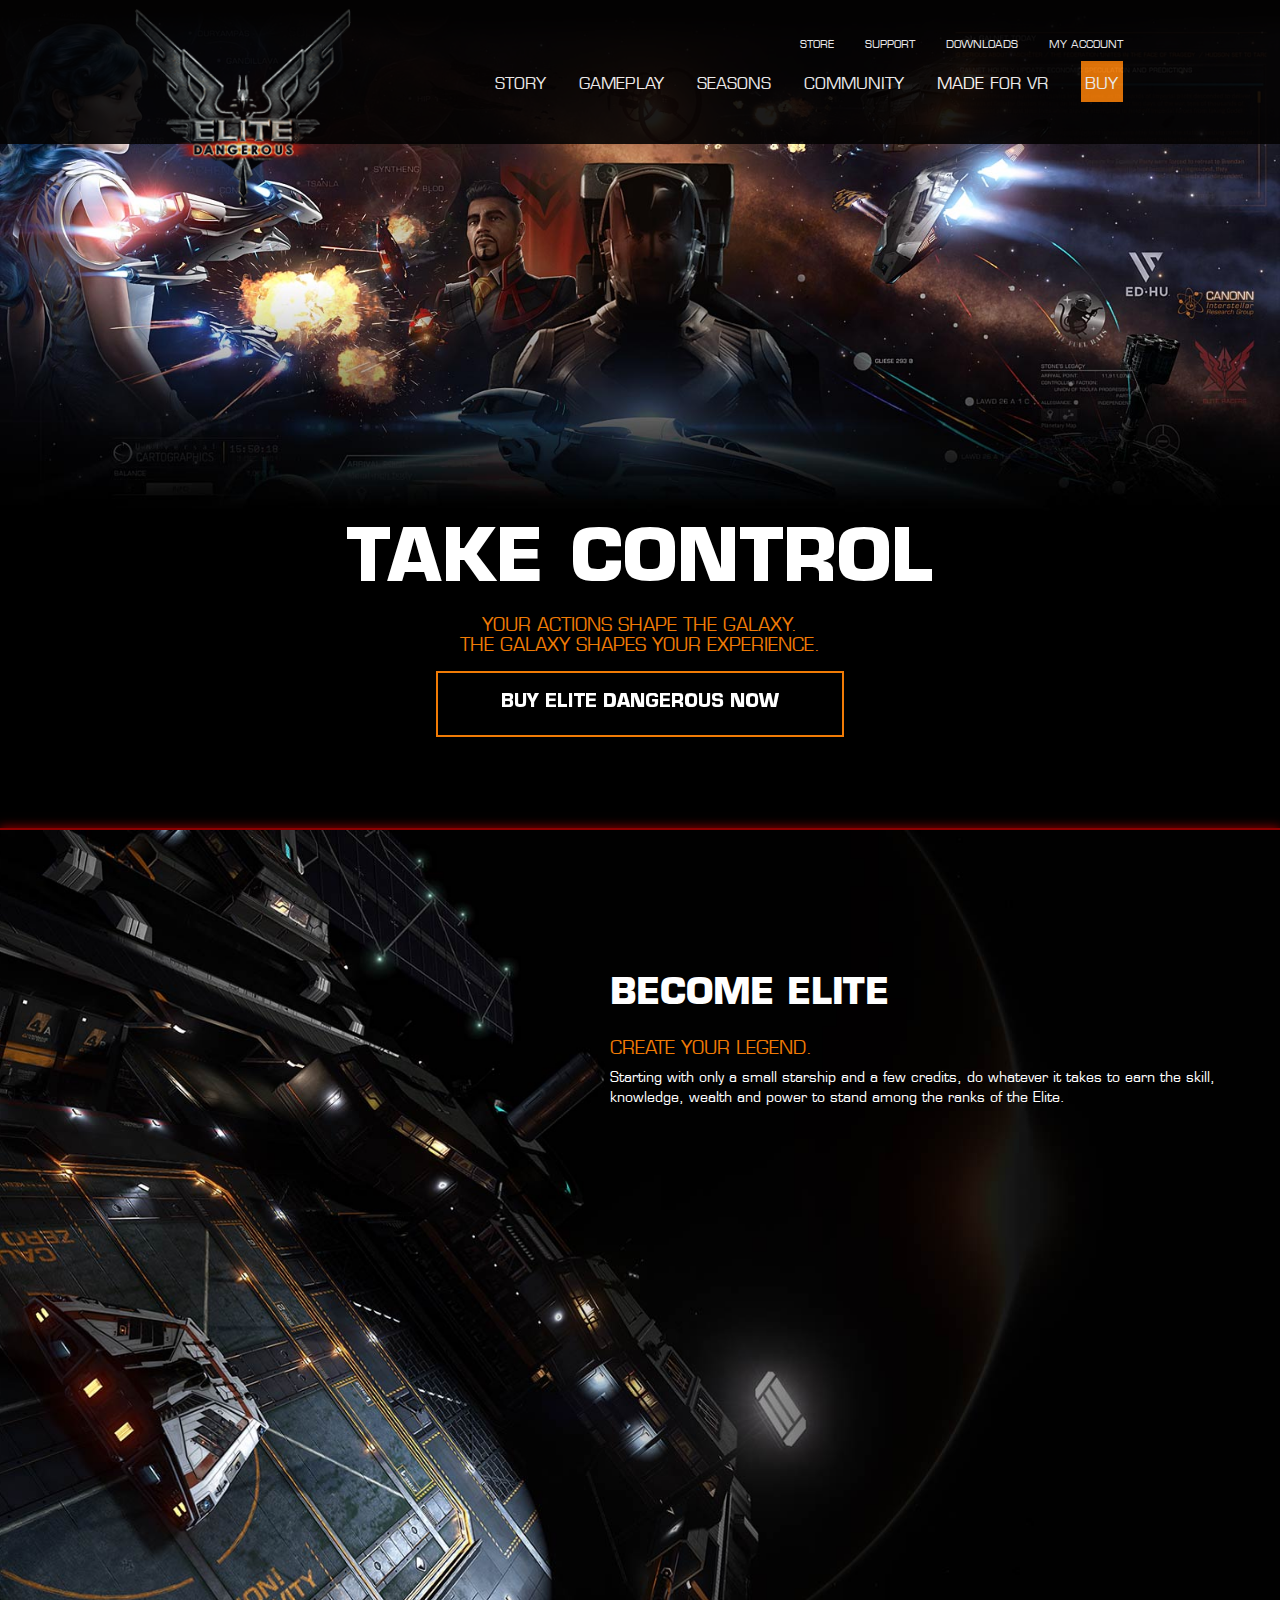
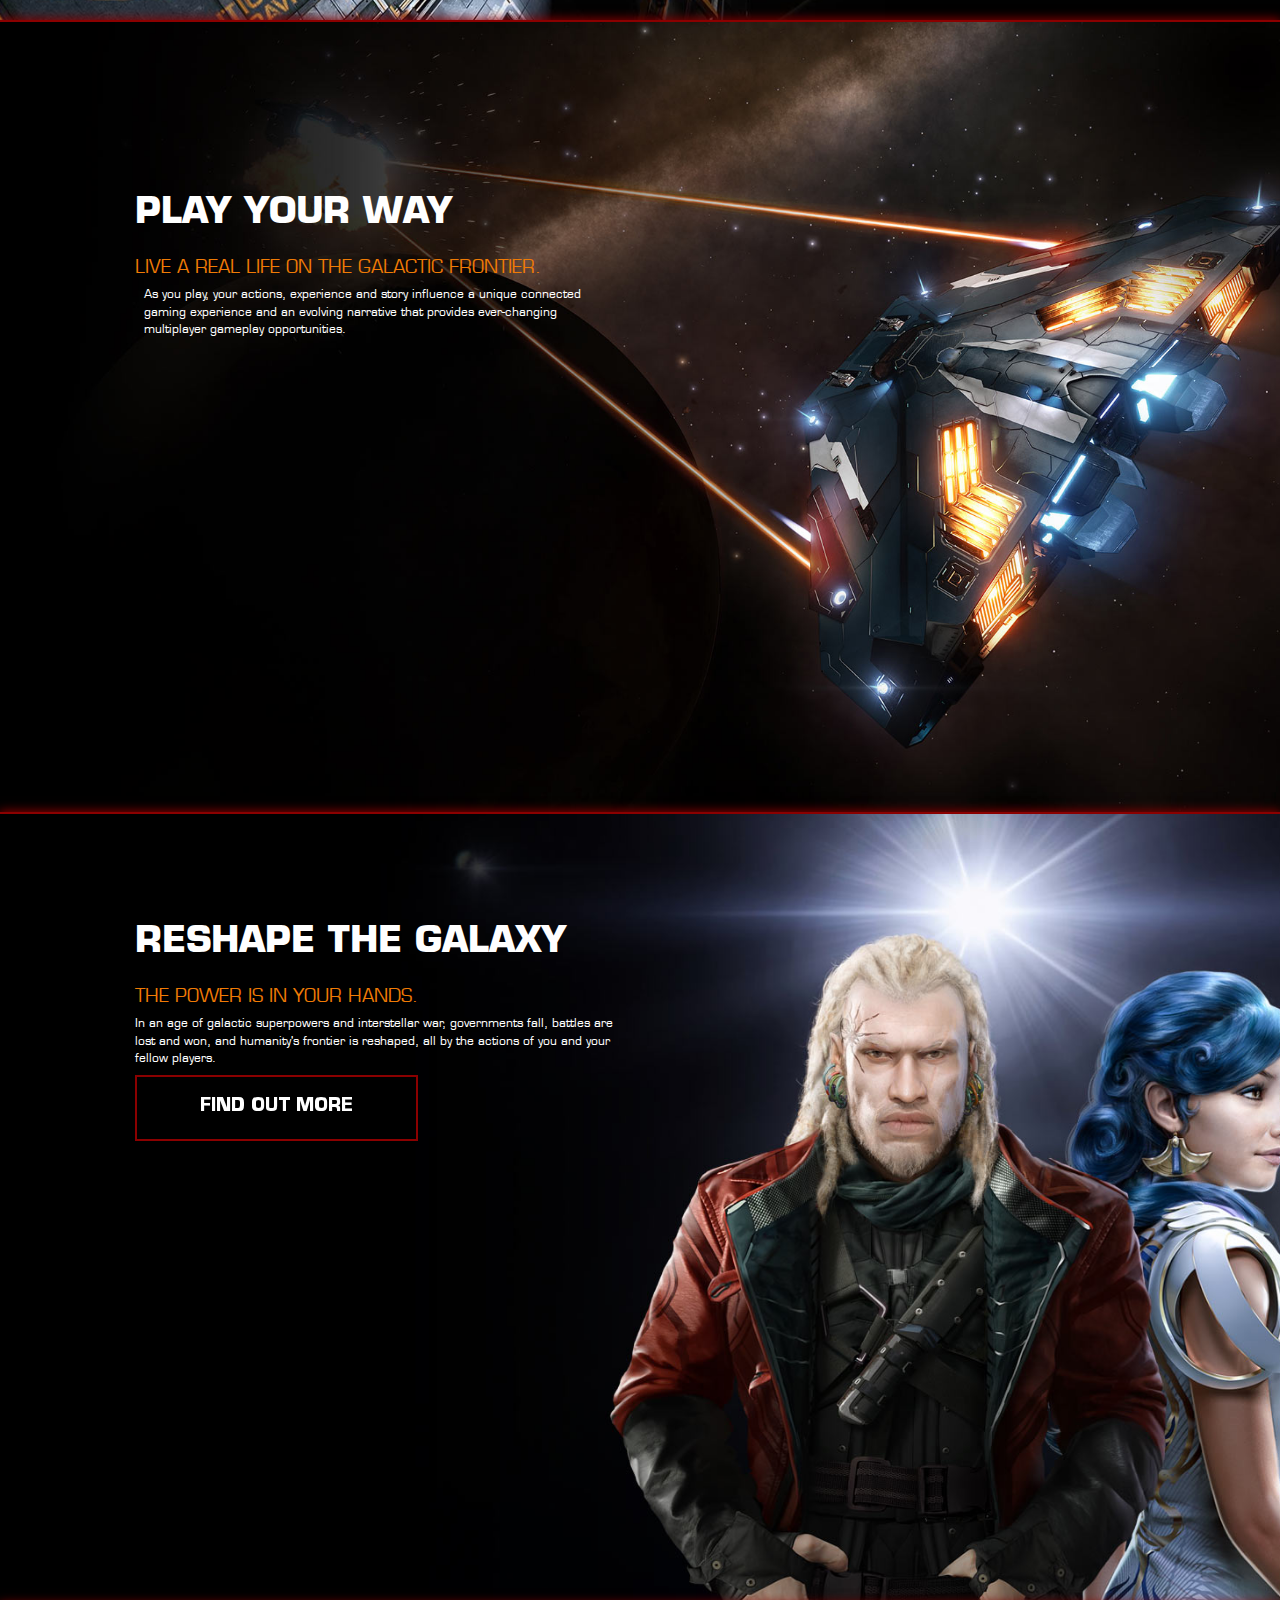
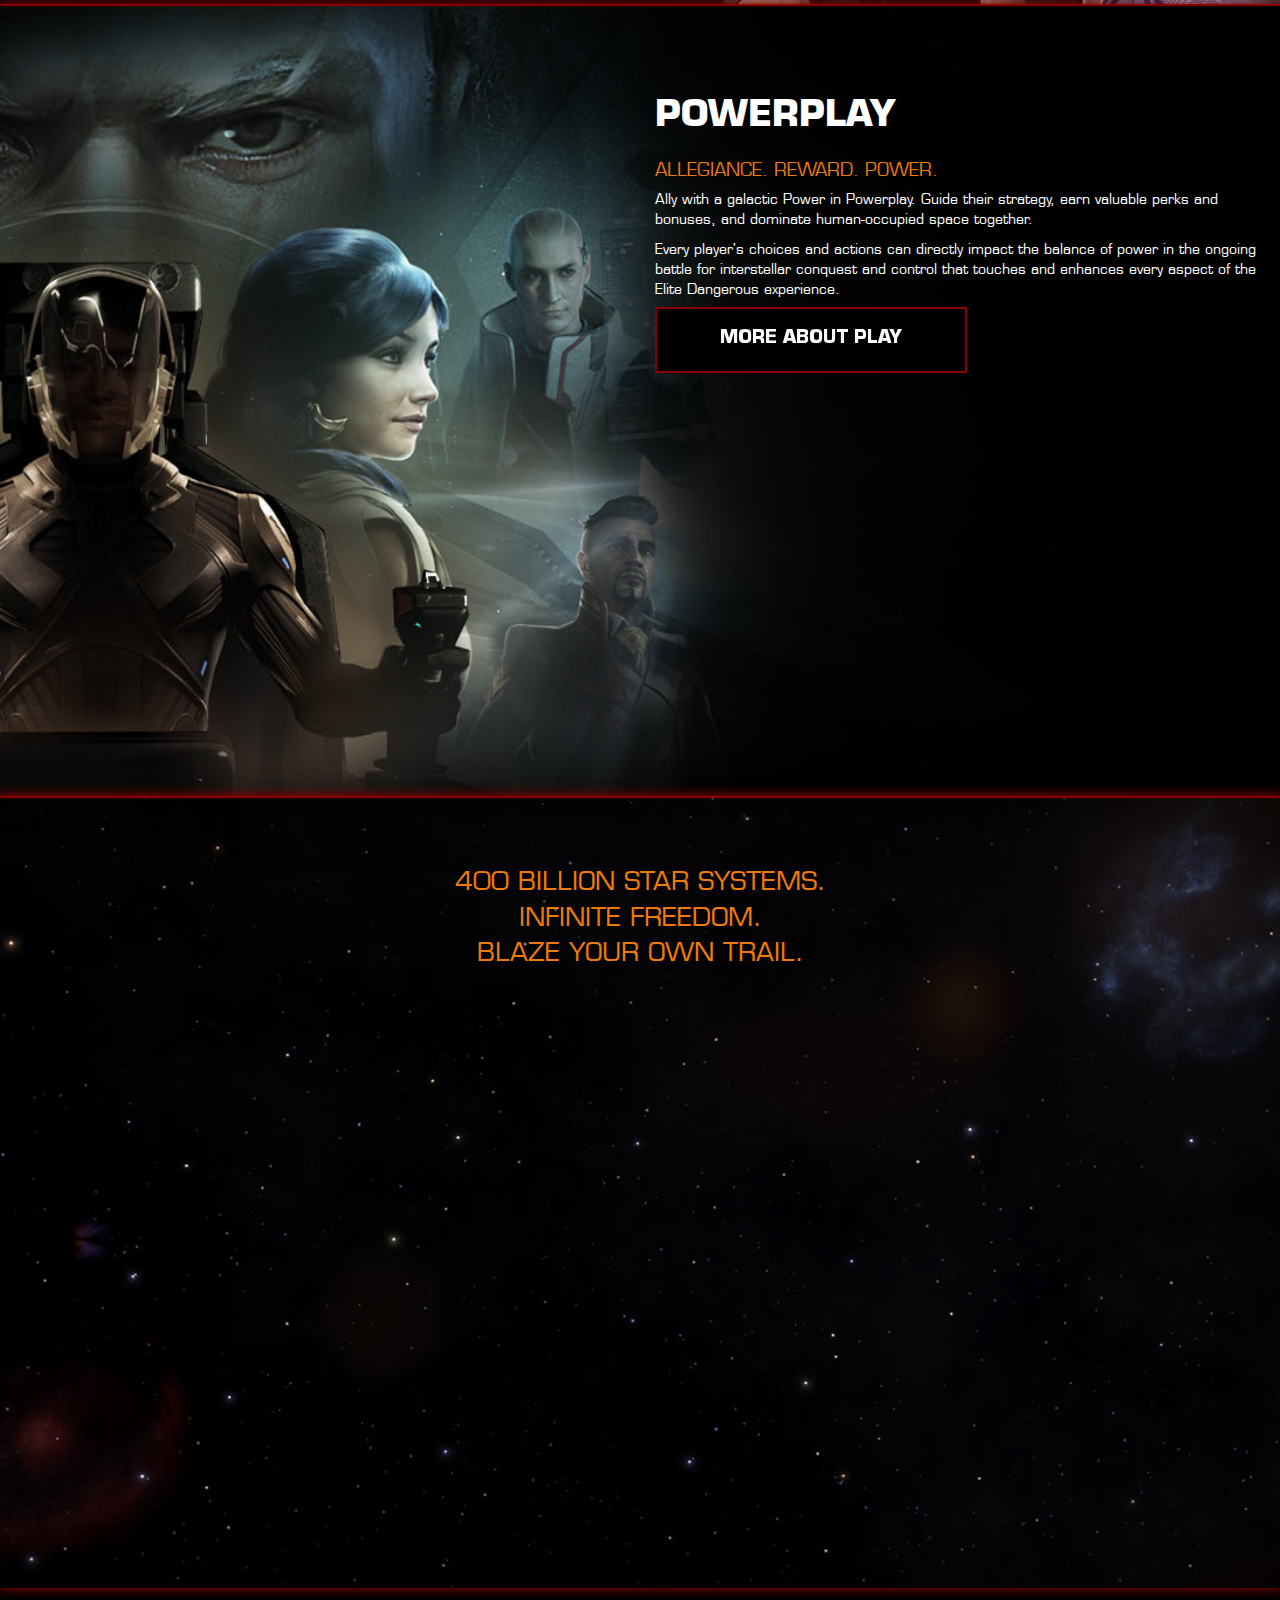
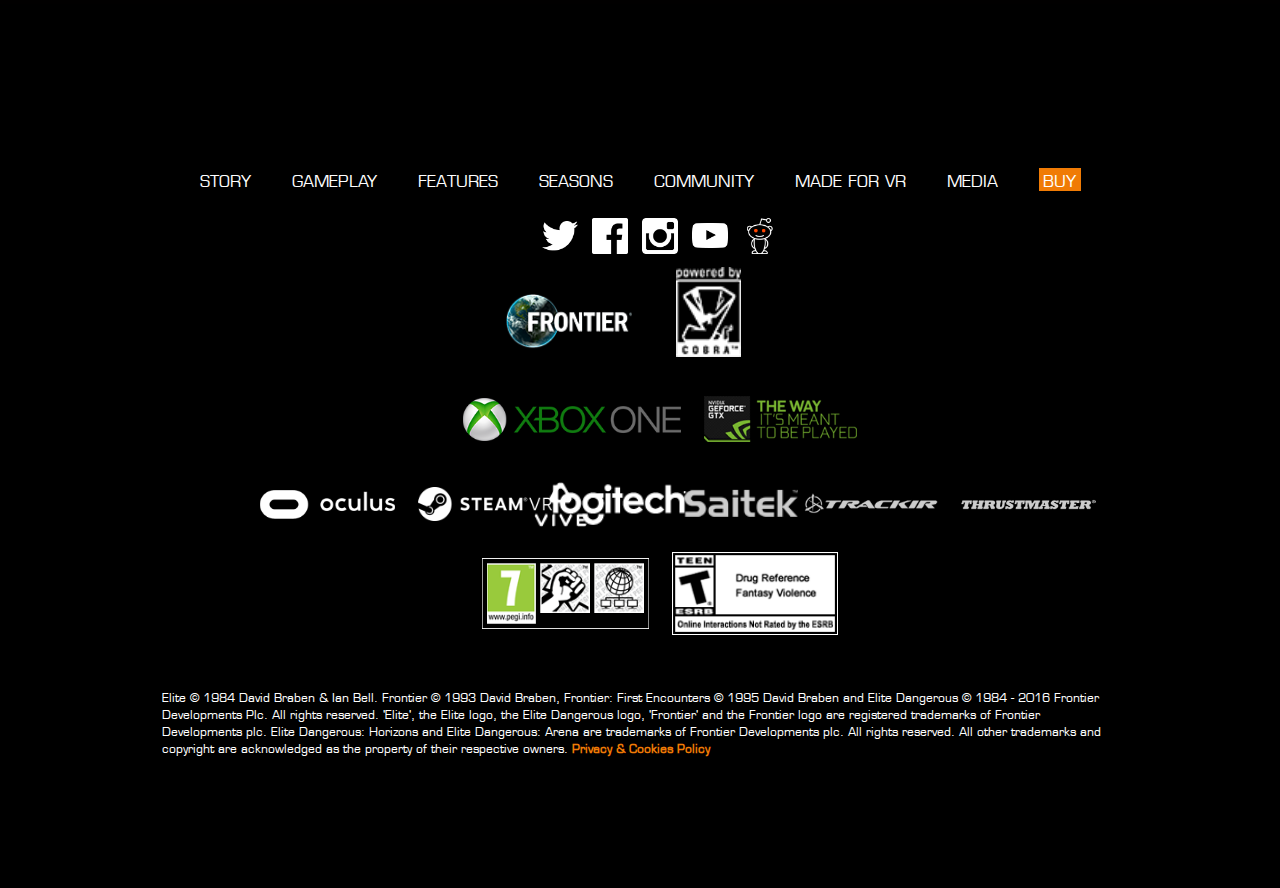
==== commit 15edcbd5: "maj scss always problem navbar" ====
--- a/index.html
+++ b/index.html
@@ -17,10 +17,10 @@
 				<a href="#section1" class="navbar-brand logo"></a>
 			</div>
 			<div class="text-right navtop">
-				<li class="navstore"><a href="#">store</a></li>
-				<li class="navstore"><a href="#">support</a></li>
-				<li class="navstore"><a href="#">downloads</a></li>
-				<li class="navstore"><a href="#">my account</a></li>
+				<li><a href="#">store</a></li>
+				<li><a href="#">support</a></li>
+				<li><a href="#">downloads</a></li>
+				<li><a href="#">my account</a></li>
 			</div>
 			<li><a href="#">story</a></li>
 			<li><a href="web/parties/gameplay.html">gameplay</a></li>
--- a/web/scss/style.css
+++ b/web/scss/style.css
@@ -107,9 +107,6 @@
   font-size: 11px;
   margin: 3vh 0vh 0vh; }
 
-.navstore {
-  margin: 0 0.5vh !important; }
-
 .navright {
   text-transform: uppercase;
   padding-right: 16vh;
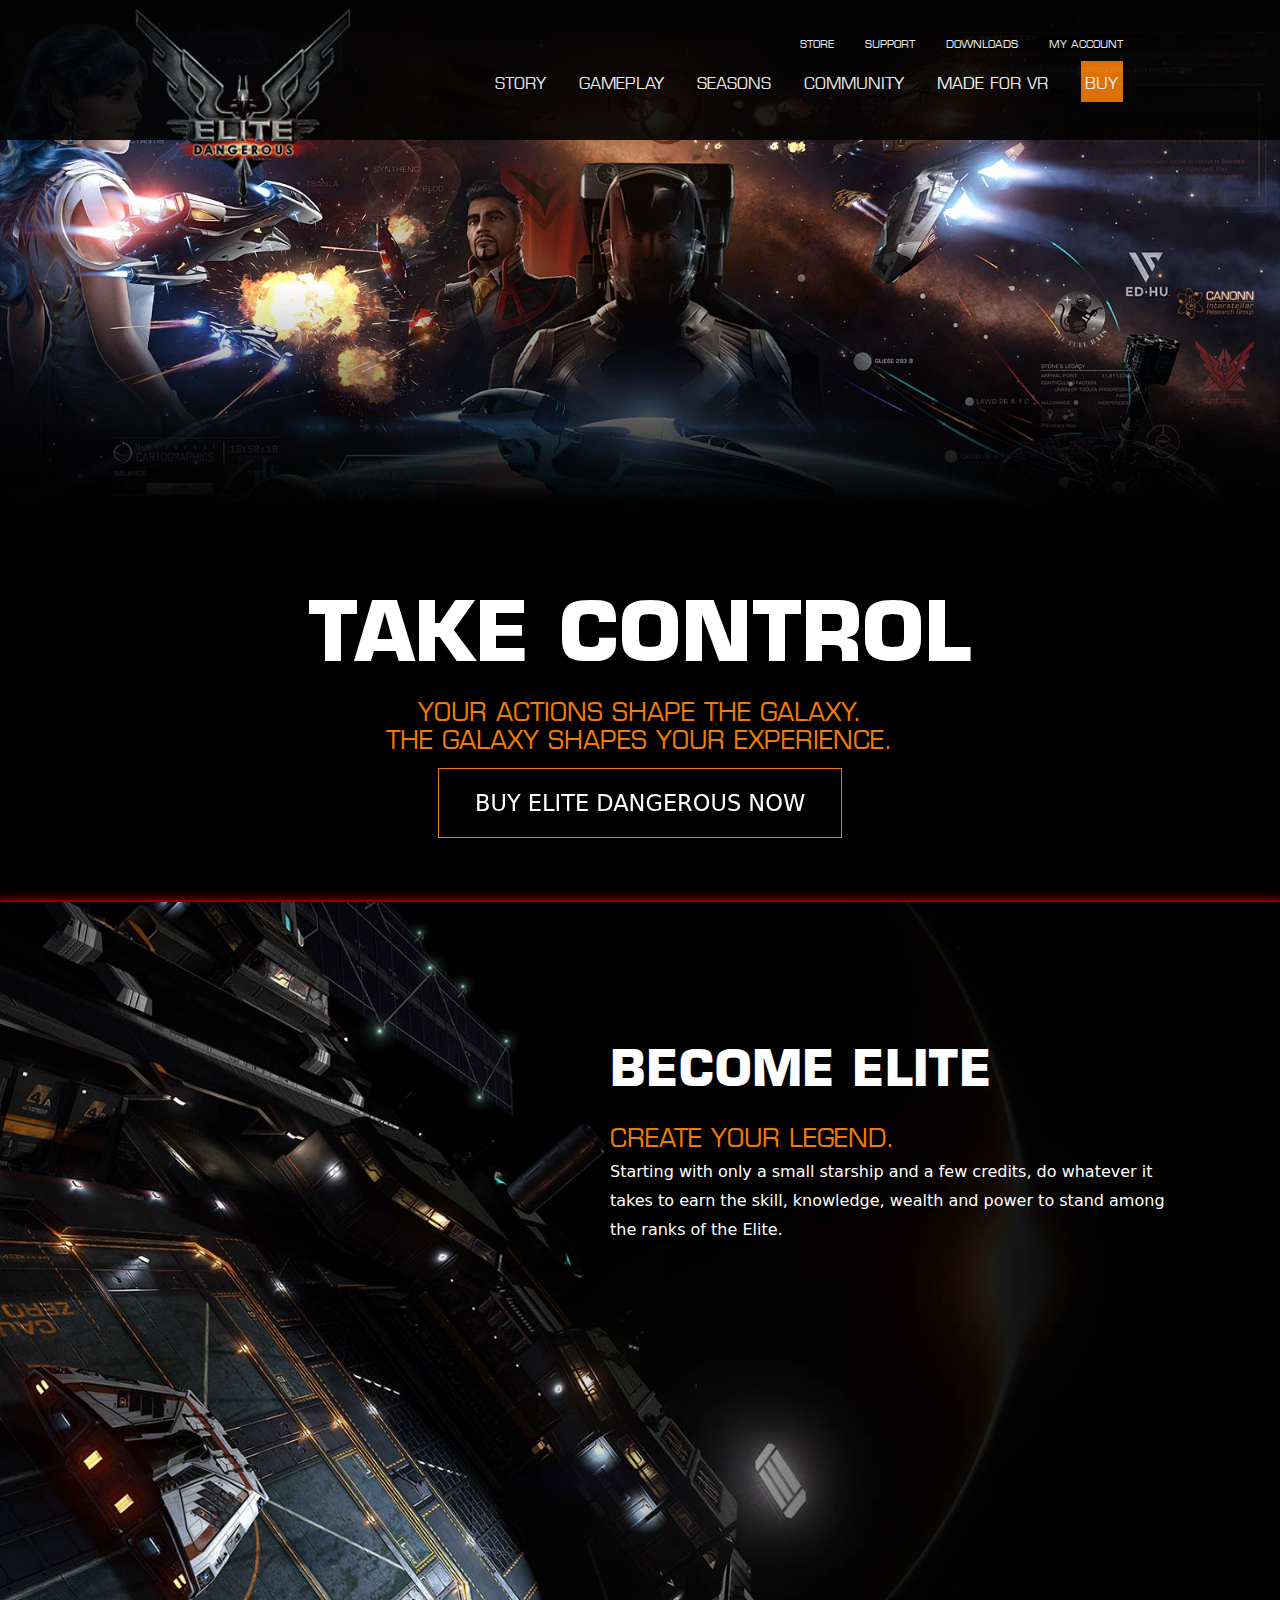
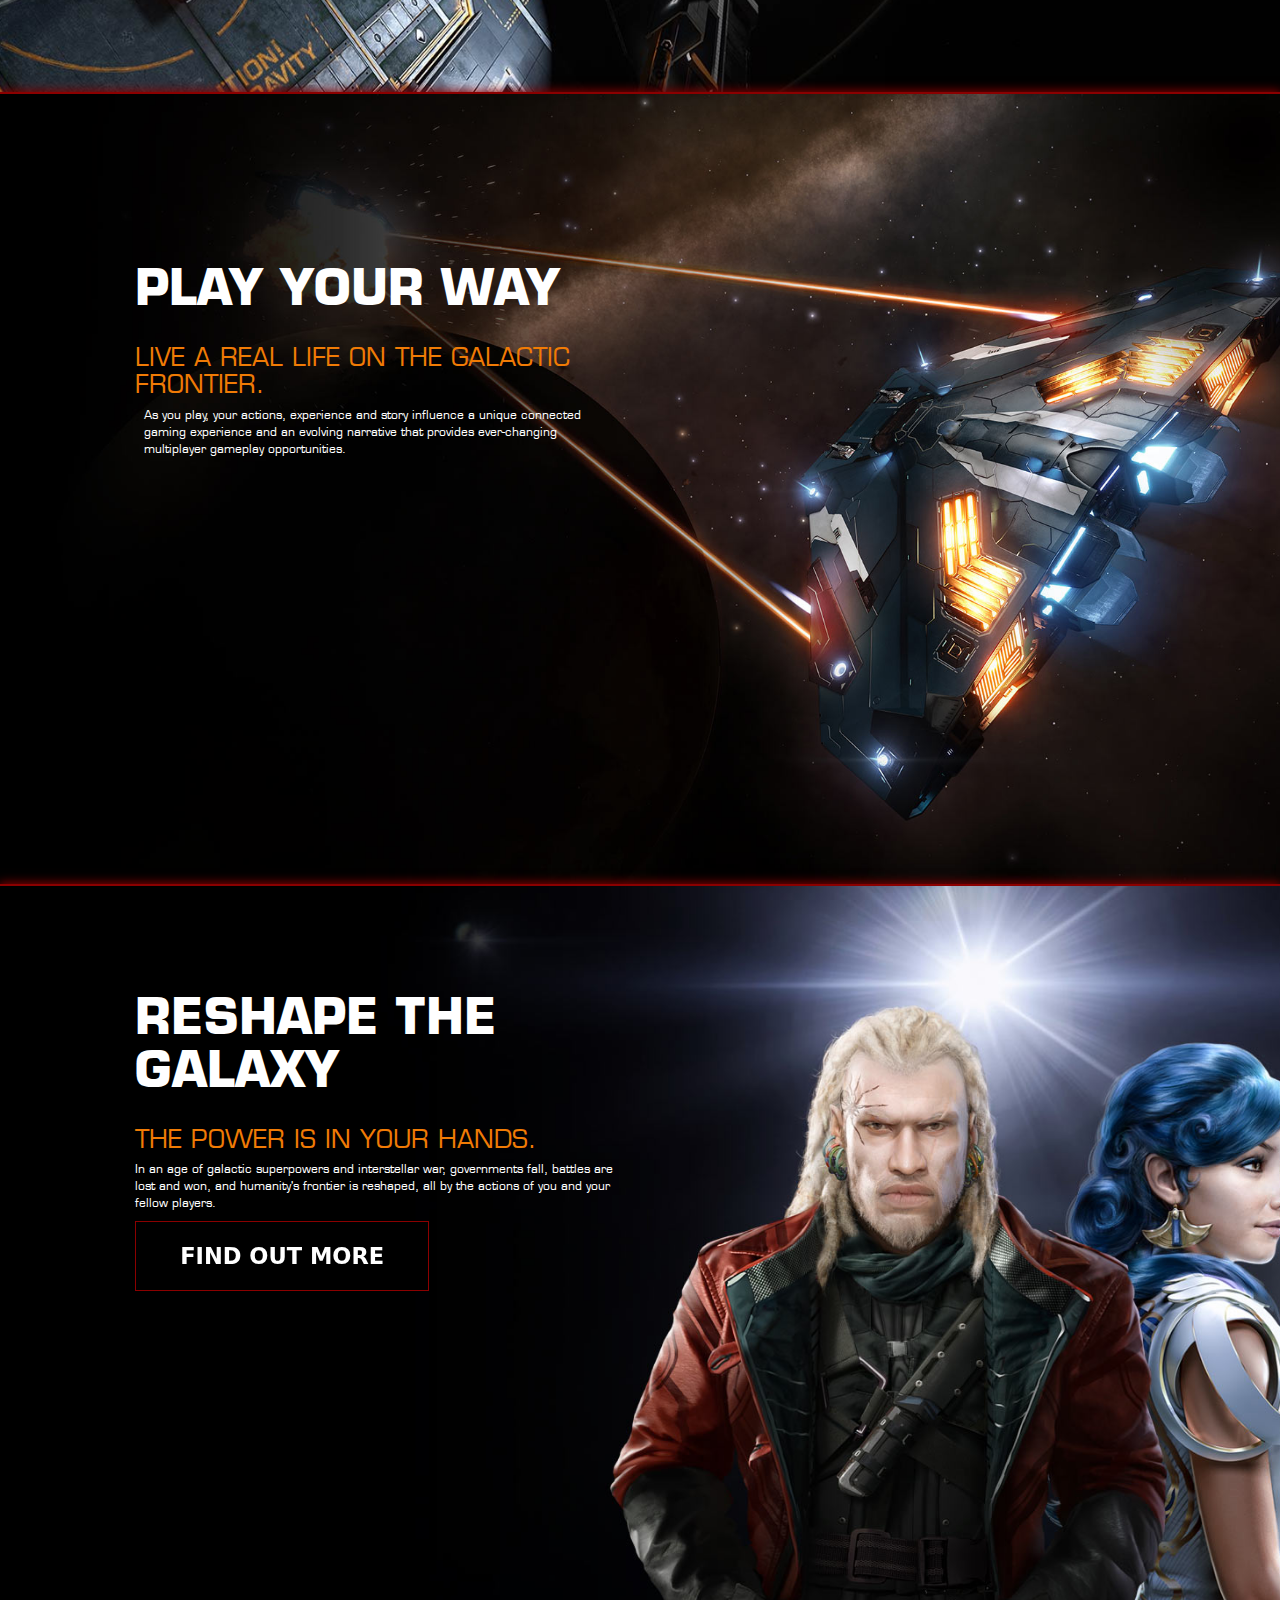
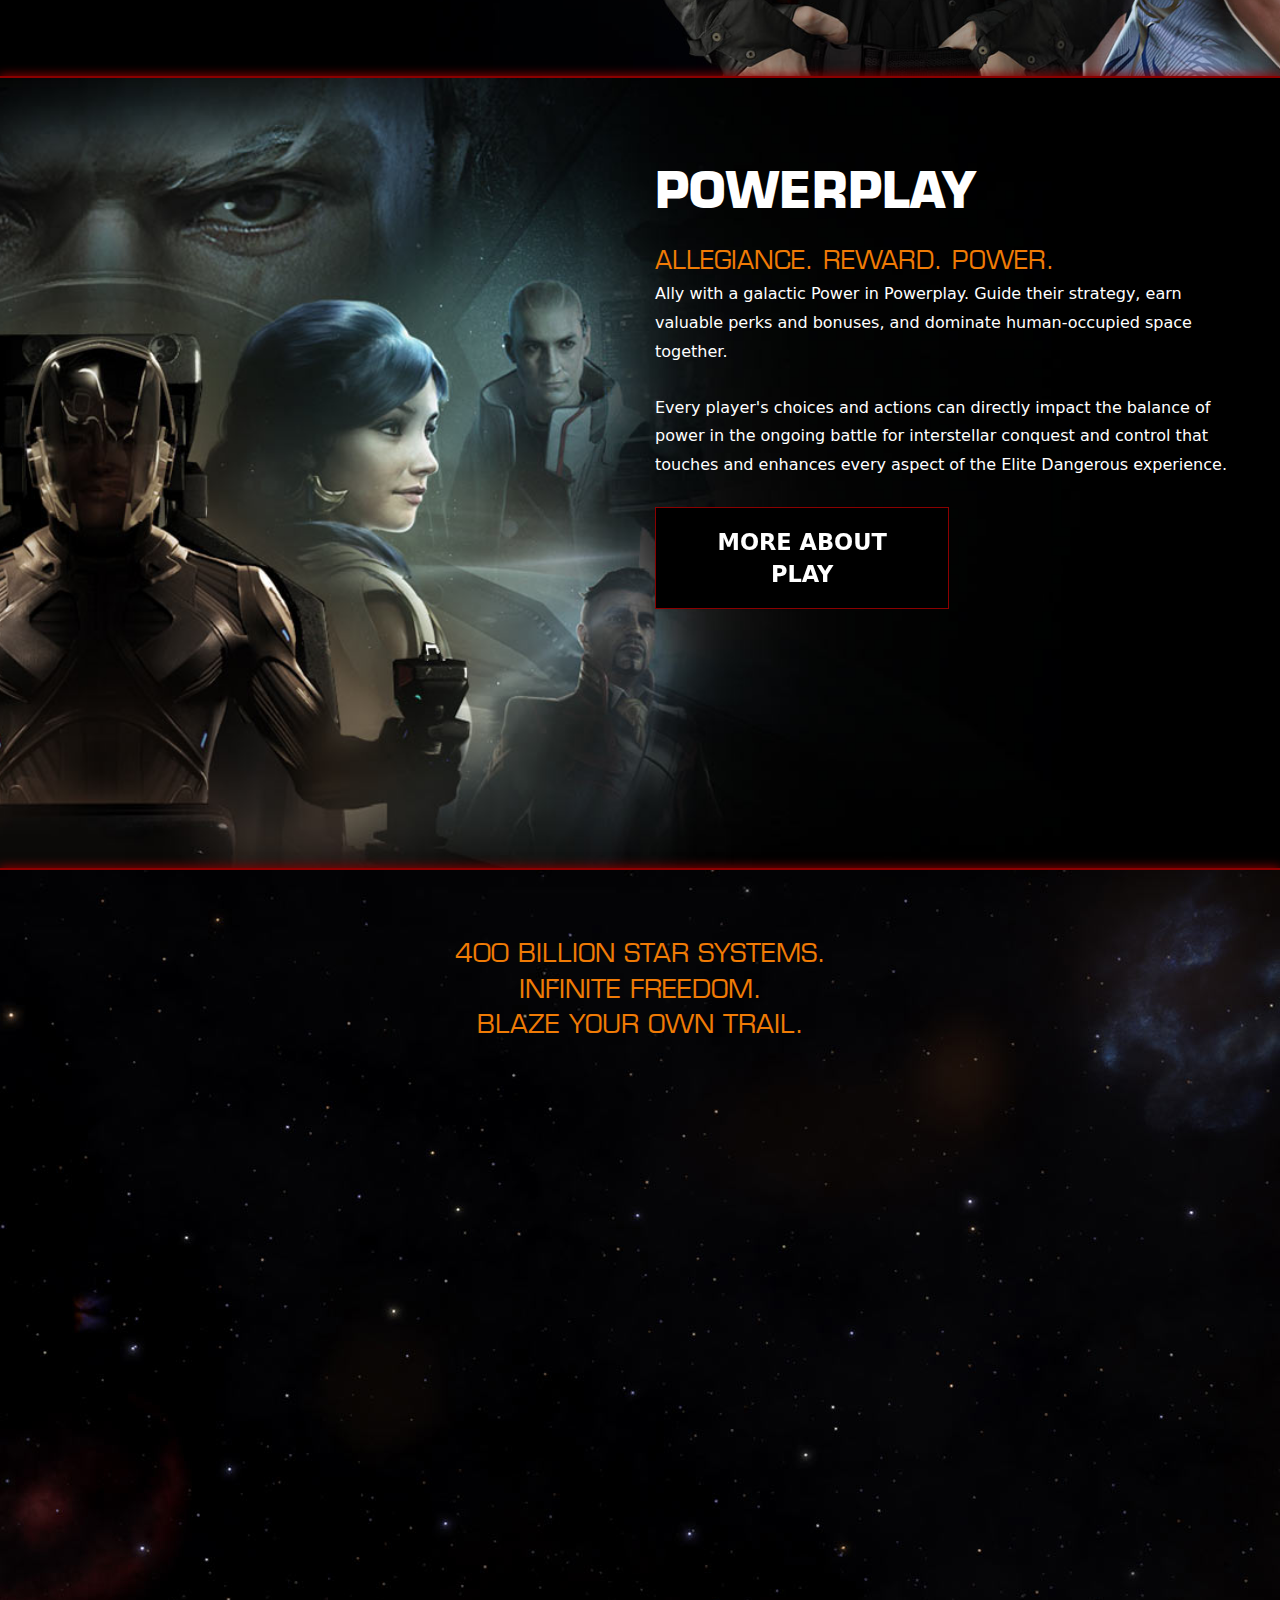
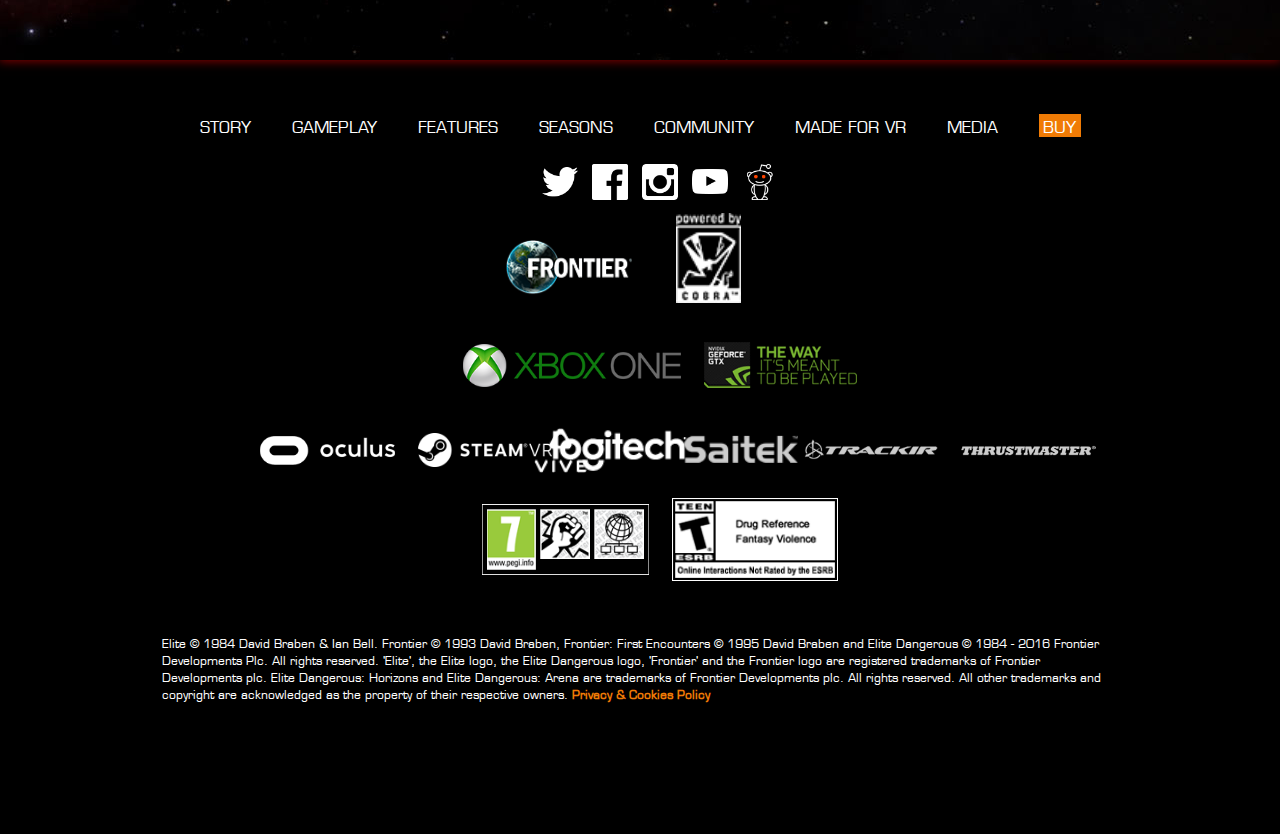
==== commit f36abf4a: "box-shadow = none  in section 7" ====
--- a/index.html
+++ b/index.html
@@ -1,4 +1,4 @@
-<!DOCTYPE>
+<!DOCTYPE html>
 <html lang="fr">
 
 <head>
@@ -10,8 +10,9 @@
 </head>
 
 <body>
+	<div>
+	
 	<!-- navbar -->
-	<div>
 		<nav class="navbar-fixed-top navright text-right">
 			<div class="navlogo">
 				<a href="#section1" class="navbar-brand logo"></a>
@@ -29,6 +30,7 @@
 			<li><a href="#">made for vr</a></li>
 			<li class="navactive"><a href="#">buy</a></li>
 		</nav>
+
 		<!-- header -->
 		<header class="heado">
 			<div class="col-md-8 col-md-push-2 text-center tctrl">
@@ -38,15 +40,17 @@
 				<button class="buybutton animbtn btngplay" type="button">buy elite dangerous now</button>
 			</div>
 		</header>
+
 		<!-- section 1 -->
 		<section class="sectall sect1">
 			<div class="col-md-6 col-md-push-6 div1">
 				<h1>Become elite</h1>
 				<h2>Create your legend.</h2>
-				<p>Starting with only a small starship and a few credits, do whatever it takes to earn the skill, knowledge, wealth and
+				<p class="parag">Starting with only a small starship and a few credits, do whatever it takes to earn the skill, knowledge, wealth and
 					power to stand among the ranks of the Elite.</p>
 			</div>
 		</section>
+
 		<!-- section 2 -->
 		<section class="sectall sect2">
 			<div class="col-md-6 div2">
@@ -57,6 +61,7 @@
 				</p>
 			</div>
 		</section>
+
 		<!-- section 3 -->
 		<section class="sectall sect3">
 			<div class="col-md-6 div3">
@@ -68,20 +73,22 @@
 				<button class="animbtn" type="button">Find out more</button>
 			</div>
 		</section>
+
 		<!-- section 4 -->
 		<section class="sectall sect4">
 			<div class="col-md-6 col-md-push-6 div4">
 				<h1>Powerplay</h1>
 				<h2>Allegiance. Reward. Power.</h2>
-				<p>Ally with a galactic Power in Powerplay. Guide their strategy, earn valuable perks and bonuses, and dominate human-occupied
+				<p class="parag">Ally with a galactic Power in Powerplay. Guide their strategy, earn valuable perks and bonuses, and dominate human-occupied
 					space together.
 				</p>
-				<p>Every player's choices and actions can directly impact the balance of power in the ongoing battle for interstellar conquest
+				<p class="parag">Every player's choices and actions can directly impact the balance of power in the ongoing battle for interstellar conquest
 					and control that touches and enhances every aspect of the Elite Dangerous experience.
 				</p>
 				<button class="animbtn" type="button">More about play</button>
 			</div>
 		</section>
+
 		<!-- section 5 -->
 		<section class="sectall sect5">
 			<div class="text-center div5">
@@ -90,7 +97,7 @@
 				<h1>Blaze your own trail.</h1>
 			</div>
 		</section>
-		<!-- footer -->
+
 		<!-- footer -->
 		<footer>
 			<nav class="navcenter">
@@ -180,6 +187,7 @@
 					<a href="#" class="Mentionlegal">Privacy & Cookies Policy</a></p>
 			</div>
 		</footer>
+
 	</div>
 </body>
 
--- a/web/scss/style.css
+++ b/web/scss/style.css
@@ -21,11 +21,12 @@
 
 h1 {
   font-family: Eurostile LT Std-Bold, sans-serif;
+  font-size: 48px;
   font-weight: bold;
   text-transform: uppercase; }
 
 h2 {
-  font-size: 18px;
+  font-size: 25px;
   color: #f07b05;
   text-transform: uppercase; }
 
@@ -33,12 +34,14 @@
   font-weight: normal; }
 
 button {
-  border: 2px solid darkred;
+  border: 1px solid darkred;
   background-color: black;
   text-transform: uppercase;
-  font-family: Eurostile LT Std-Bold, sans-serif;
-  padding: 2vh 7vh;
-  font-size: 2vh; }
+  font-family: "DejaVu Sans";
+  text-align: center;
+  width: 23vw;
+  padding: 2vh 4vh;
+  font-size: 2.5vh; }
 
 header, section, footer {
   font-weight: bold;
@@ -49,6 +52,16 @@
 section {
   border-top: 2px solid darkred;
   box-shadow: 0px 0px 10px 1px darkred; }
+
+.parag {
+  font-size: 16px;
+  font-family: "DejaVu Sans";
+  padding-right: 2vw;
+  margin-bottom: 3vh;
+  line-height: 1.8; }
+
+.p-right {
+  padding-right: 6vw; }
 
 /* Animate button */
 .animbtn {
@@ -111,7 +124,7 @@
   text-transform: uppercase;
   padding-right: 16vh;
   font-size: 16px;
-  height: 16vh;
+  height: 15.5vh;
   opacity: 0.9;
   background-color: #040303; }
 
@@ -139,18 +152,23 @@
   padding: 0 0.5vh; }
 
 header h1 {
-  font-size: 8vh; }
+  font-size: 9vh; }
 
 .heado {
   background-image: url(../img/story/bg-hero-connected_gameplay-slim.jpg);
   background-attachment: fixed;
   background-position: initial;
   background-size: 100%;
-  height: 92vh; }
-
+  height: 100vh; }
+
+/*.bg-scrollfade {
+    transition: .30s;
+    opacity: 0;
+    transform: translate3d(0px, 0px, 0px);
+}*/
 .tctrl {
   font-weight: normal;
-  margin: 56vh auto 1vh;
+  margin: 64vh auto 1vh;
   text-transform: uppercase; }
 
 .texth2 {
@@ -158,7 +176,8 @@
   margin: 0vh 0vh 2vh; }
 
 .buybutton {
-  border: 2px solid #f07b05; }
+  border: 1px solid #f07b05;
+  width: auto; }
 
 .sect1 {
   height: 58vh;
@@ -385,7 +404,13 @@
   background-image: url(../img/gameplay/bg-hero-shipyard_vulture-right.jpg); }
 
 .sect4gplay {
-  background-image: url(../img/gameplay/bg-hero-imperial_eagle-left.jpg); }
+  background-image: url(../img/gameplay/bg-hero-imperial_eagle-left.jpg);
+  height: 39vw;
+  margin-top: -1vh; }
+
+.fed {
+  padding-right: 1vw;
+  line-height: 0.9; }
 
 .sect5gplay {
   background-image: url(../img/gameplay/bg-hero-wings-right.jpg); }
@@ -394,9 +419,26 @@
   background-image: url(../img/gameplay/bg-hero-community-zac.jpg); }
 
 .sect7gplay {
-  background-image: url(../img/gameplay/bg-hero-cqc-slim.jpg); }
+  background-image: url(../img/gameplay/bg-hero-cqc-slim.jpg);
+  margin-bottom: 33vh;
+  height: 100vh;
+  background-position: top center;
+  background-size: contain;
+  box-shadow: none; }
+
+.div7 {
+  margin-top: 64vh; }
 
 .sect8gplay {
-  background-image: url(../img/gameplay/bg-hero-powerplay-bottom.jpg); }
+  background-image: url(../img/gameplay/bg-hero-powerplay-bottom.jpg);
+  background-size: contain;
+  background-position: center bottom;
+  height: 46vw; }
+
+.powerplay {
+  margin-top: 12vh; }
+
+footer {
+  margin-top: -14vh; }
 
 /*# sourceMappingURL=style.css.map */
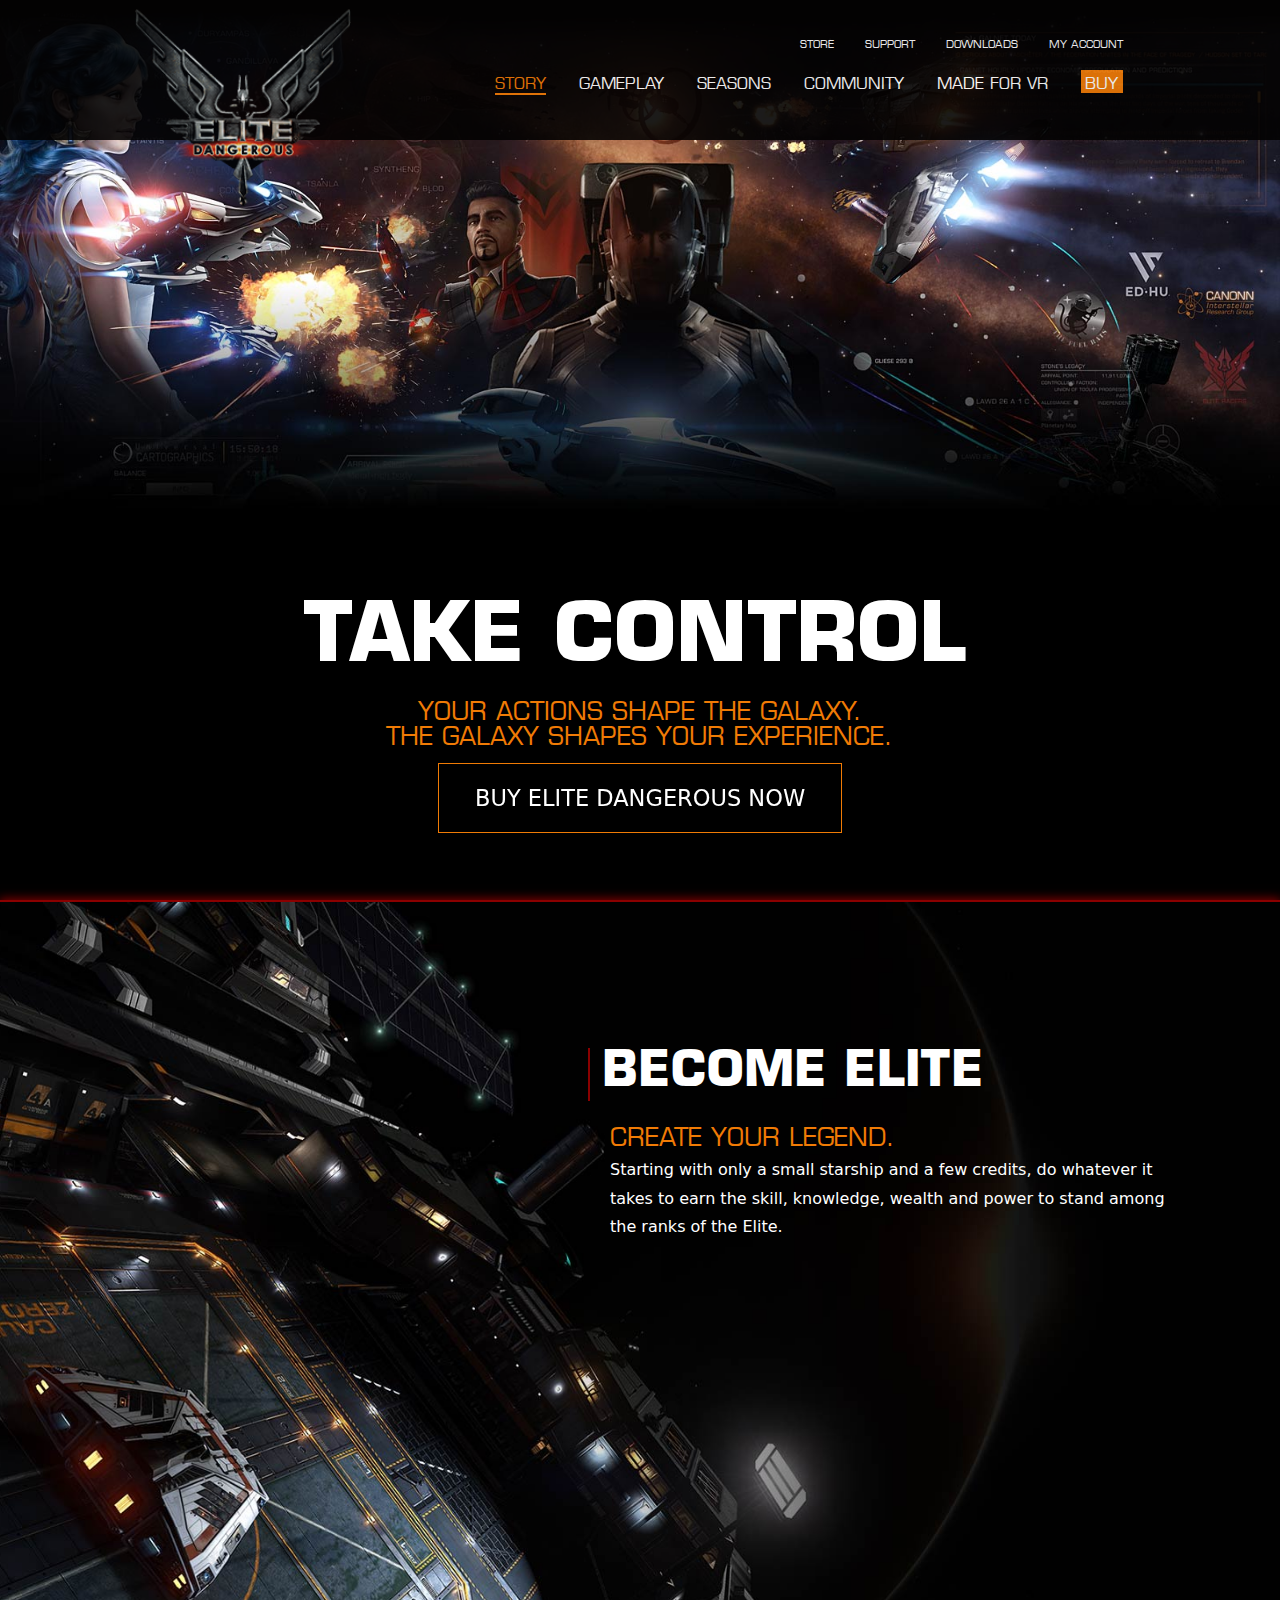
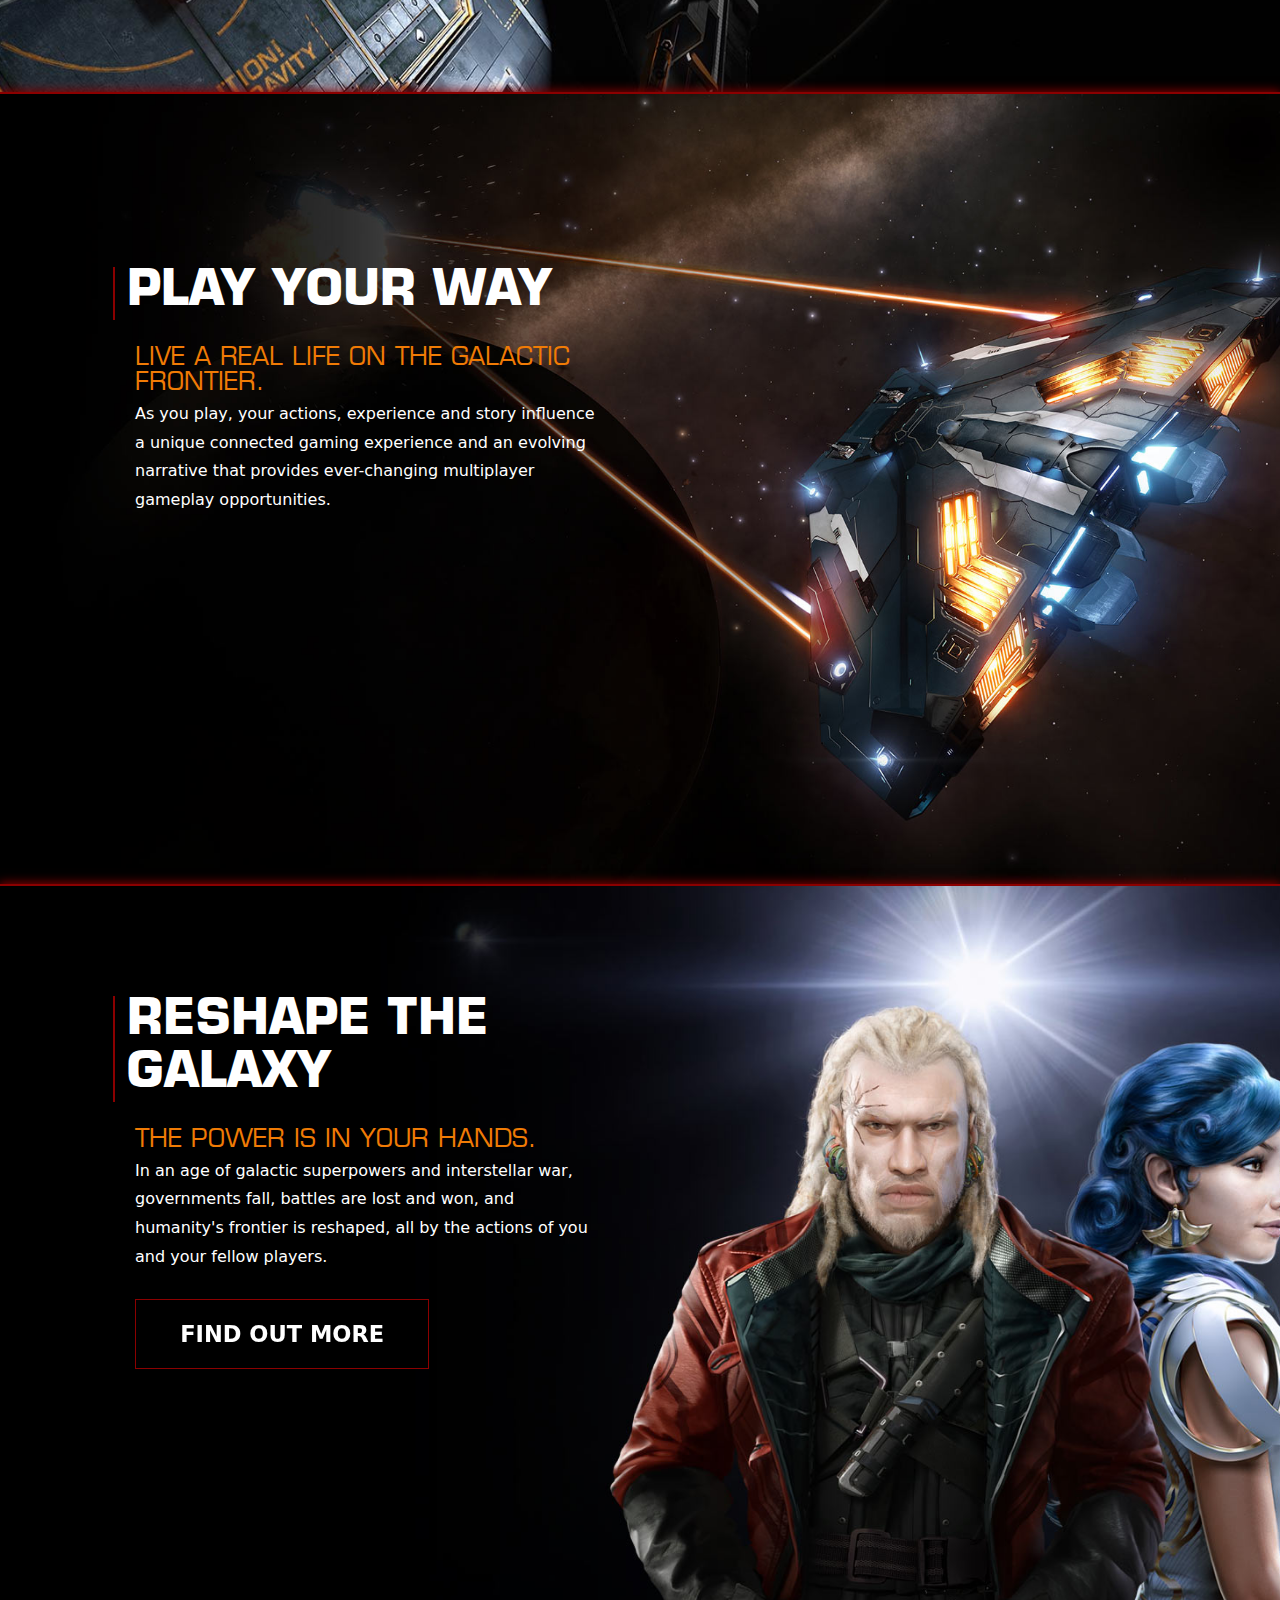
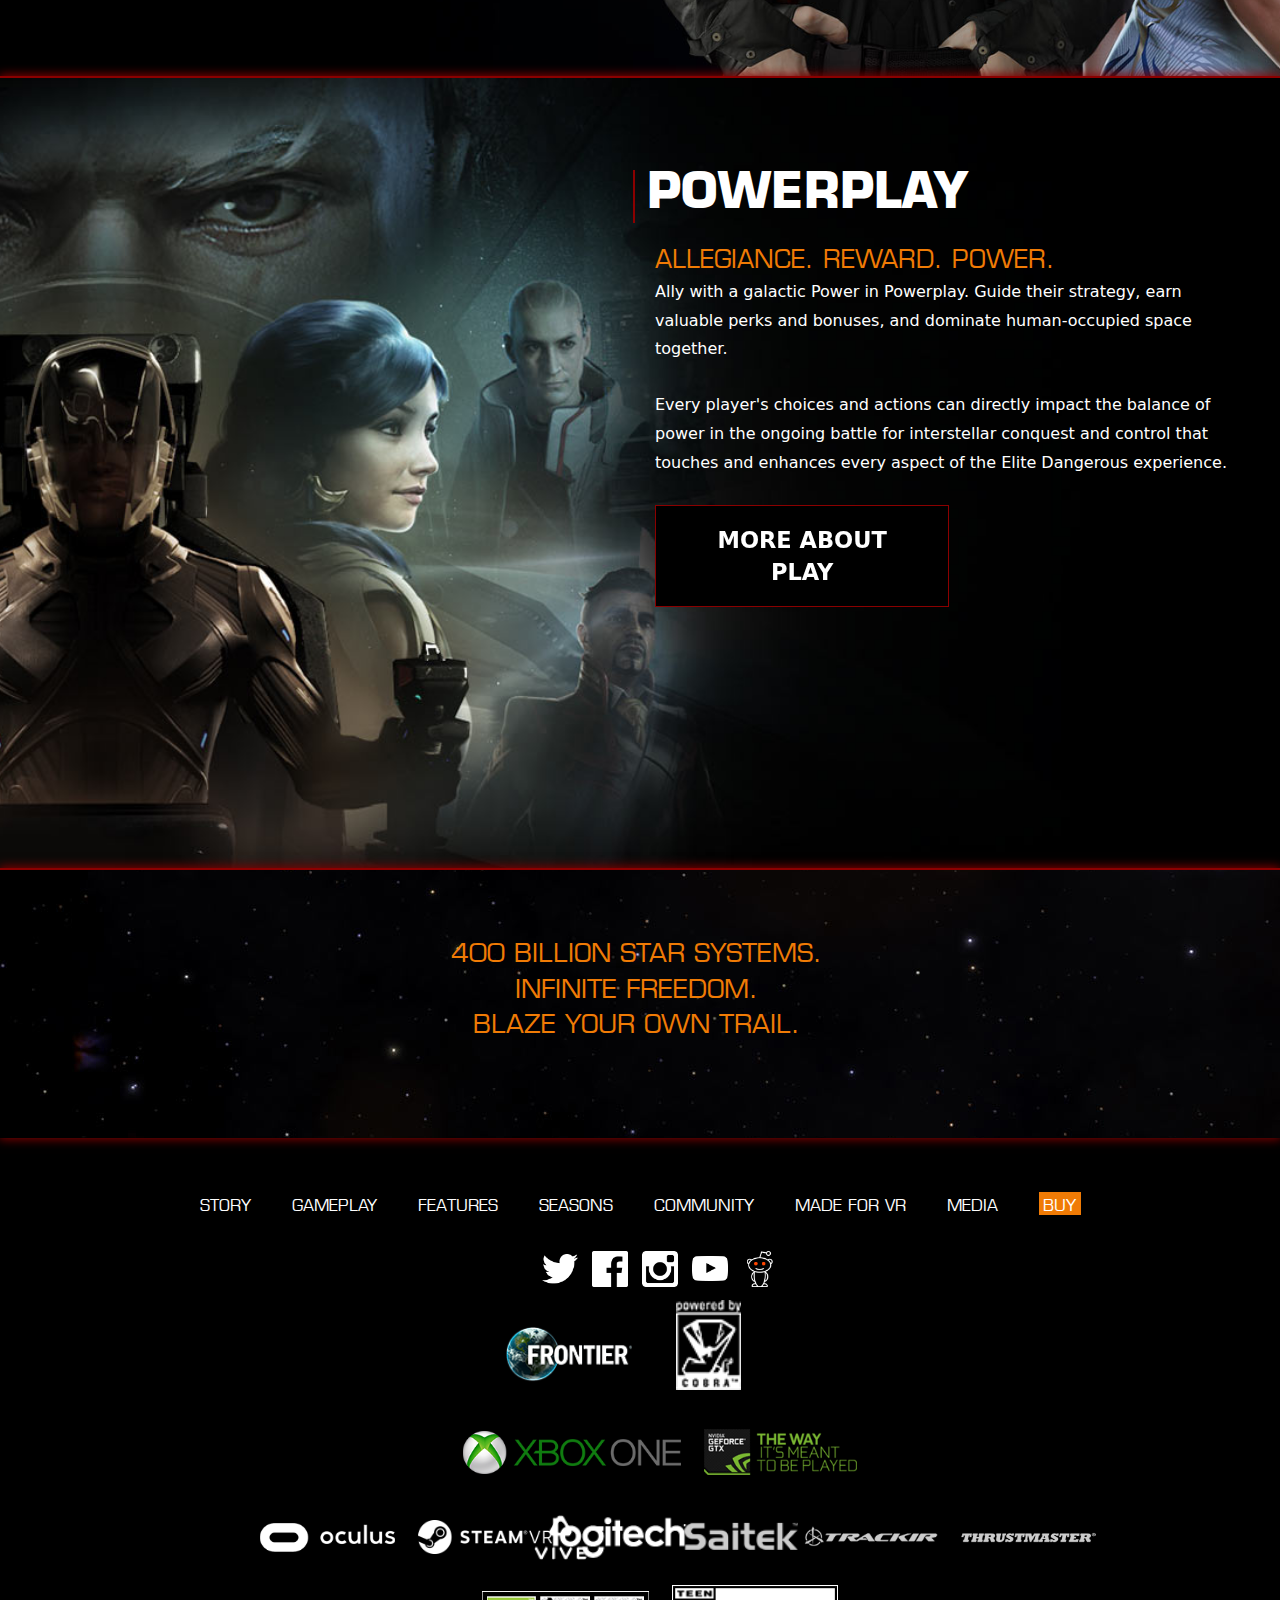
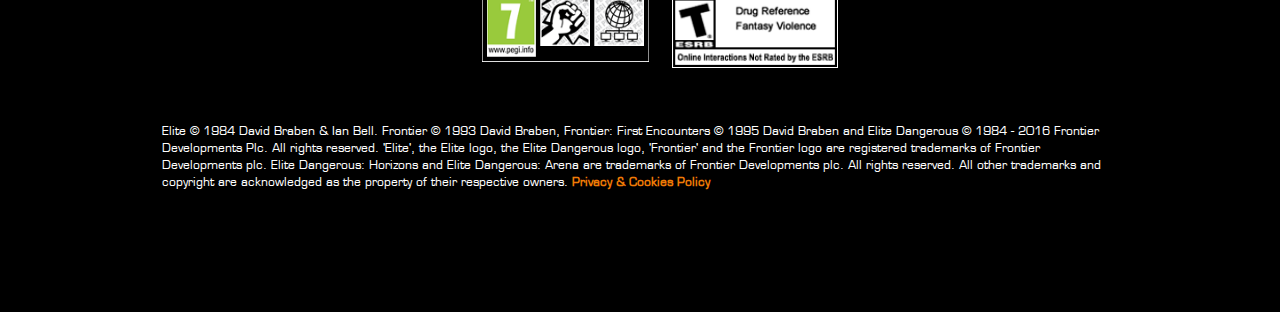
==== commit 20c6f064: "add class for active link current" ====
--- a/index.html
+++ b/index.html
@@ -23,12 +23,12 @@
 				<li><a href="#">downloads</a></li>
 				<li><a href="#">my account</a></li>
 			</div>
-			<li><a href="#">story</a></li>
+			<li><a href="#" class="en-cours">story</a></li>
 			<li><a href="web/parties/gameplay.html">gameplay</a></li>
 			<li><a href="#">seasons</a></li>
 			<li><a href="#">community</a></li>
 			<li><a href="#">made for vr</a></li>
-			<li class="navactive"><a href="#">buy</a></li>
+			<li><a href="#" class="navactive">buy</a></li>
 		</nav>
 
 		<!-- header -->
@@ -56,7 +56,7 @@
 			<div class="col-md-6 div2">
 				<h1>Play your way</h1>
 				<h2>Live a Real Life On The Galactic Frontier.</h2>
-				<p class="textdiv2">As you play, your actions, experience and story influence a unique connected gaming experience and an evolving narrative
+				<p class="parag">As you play, your actions, experience and story influence a unique connected gaming experience and an evolving narrative
 					that provides ever-changing multiplayer gameplay opportunities.
 				</p>
 			</div>
@@ -67,7 +67,7 @@
 			<div class="col-md-6 div3">
 				<h1>Reshape the galaxy</h1>
 				<h2>The power is in your hands.</h2>
-				<p class="textdiv3">In an age of galactic superpowers and interstellar war, governments fall, battles are lost and won, and humanity's frontier
+				<p class="parag">In an age of galactic superpowers and interstellar war, governments fall, battles are lost and won, and humanity's frontier
 					is reshaped, all by the actions of you and your fellow players.
 				</p>
 				<button class="animbtn" type="button">Find out more</button>
@@ -90,7 +90,7 @@
 		</section>
 
 		<!-- section 5 -->
-		<section class="sectall sect5">
+		<section class="sect5">
 			<div class="text-center div5">
 				<h1>400 billion star systems.</h1>
 				<h1>Infinite freedom.</h1>
@@ -102,13 +102,13 @@
 		<footer>
 			<nav class="navcenter">
 				<li><a href="#">story</a></li>
-				<li><a href="#">gameplay</a></li>
+				<li><a href="web/parties/gameplay.html">gameplay</a></li>
 				<li><a href="#">features</a></li>
 				<li><a href="#">seasons</a></li>
 				<li><a href="#">community</a></li>
 				<li><a href="#">made for vr</a></li>
 				<li><a href="#">media</a></li>
-				<li class="navactive"><a href="#">buy</a></li>
+				<li><a href="#" class="navactive">buy</a></li>
 			</nav>
 			<div>
 				<ul>
--- a/web/scss/style.css
+++ b/web/scss/style.css
@@ -23,11 +23,15 @@
   font-family: Eurostile LT Std-Bold, sans-serif;
   font-size: 48px;
   font-weight: bold;
-  text-transform: uppercase; }
+  text-transform: uppercase;
+  border-left: 2px solid darkred;
+  padding: 0vh 0 0 1vw;
+  margin-left: -2.5vh; }
 
 h2 {
+  color: #f07b05;
   font-size: 25px;
-  color: #f07b05;
+  line-height: 1;
   text-transform: uppercase; }
 
 p {
@@ -124,6 +128,7 @@
   text-transform: uppercase;
   padding-right: 16vh;
   font-size: 16px;
+  -moz-font-size: 16px;
   height: 15.5vh;
   opacity: 0.9;
   background-color: #040303; }
@@ -141,18 +146,34 @@
 
 nav a:hover, nav a:focus {
   color: #f07b05;
-  padding-bottom: 1px;
+  margin-bottom: 1px;
   border-bottom: 2px solid #f07b05; }
 
-nav a:focus {
+nav a:focus, nav a:active {
   text-decoration: none; }
 
+.en-cours {
+  color: #f07b05;
+  margin-bottom: 1px;
+  border-bottom: 2px solid #f07b05; }
+
 .navactive {
-  background-color: #f07b05;
-  padding: 0 0.5vh; }
+  padding: 0 0.5vh;
+  margin-bottom: 1vh;
+  background-color: #f07b05; }
+
+.navactive:hover {
+  background-color: darkred;
+  border-bottom: 2px solid #f07b05;
+  color: white; }
+
+.navactive li, .navactive li:hover {
+  border-bottom: none !important; }
 
 header h1 {
-  font-size: 9vh; }
+  font-size: 9vh;
+  border-left: none;
+  padding-left: none; }
 
 .heado {
   background-image: url(../img/story/bg-hero-connected_gameplay-slim.jpg);
@@ -245,6 +266,10 @@
   font-weight: normal;
   display: inline-block; }
 
+.navcenter a {
+  margin-bottom: 1vh;
+  display: inline-block; }
+
 ul {
   list-style-type: none;
   text-align: center; }
@@ -386,13 +411,25 @@
 .marg {
   padding: 12vh 16vh; }
 
+.box {
+  background-color: #f07b05;
+  overflow: hidden; }
+
 .small {
   background-repeat: no-repeat;
   background-size: contain;
-  height: 31vh; }
+  height: 31.5vh;
+  border-top: 0.5vh solid #f07b05;
+  margin-top: 0vh;
+  margin-bottom: -1.5vh; }
 
 .smallimg1 {
   background-image: url(../img/gameplay/gameplay-trade.jpg); }
+
+.smallimg1:hover, .smallimg2:hover, .smallimg3:hover {
+  opacity: 0.8;
+  transition: all 0.5s ease-in-out;
+  transform: scale(1.1); }
 
 .smallimg2 {
   background-image: url(../img/gameplay/gameplay-combat.jpg); }
@@ -409,7 +446,7 @@
   margin-top: -1vh; }
 
 .fed {
-  padding-right: 1vw;
+  padding-right: 4vw;
   line-height: 0.9; }
 
 .sect5gplay {
@@ -429,6 +466,13 @@
 .div7 {
   margin-top: 64vh; }
 
+.bordered {
+  height: 7vh;
+  padding-top: 0.5vh; }
+
+.cqc {
+  line-height: 1.6; }
+
 .sect8gplay {
   background-image: url(../img/gameplay/bg-hero-powerplay-bottom.jpg);
   background-size: contain;
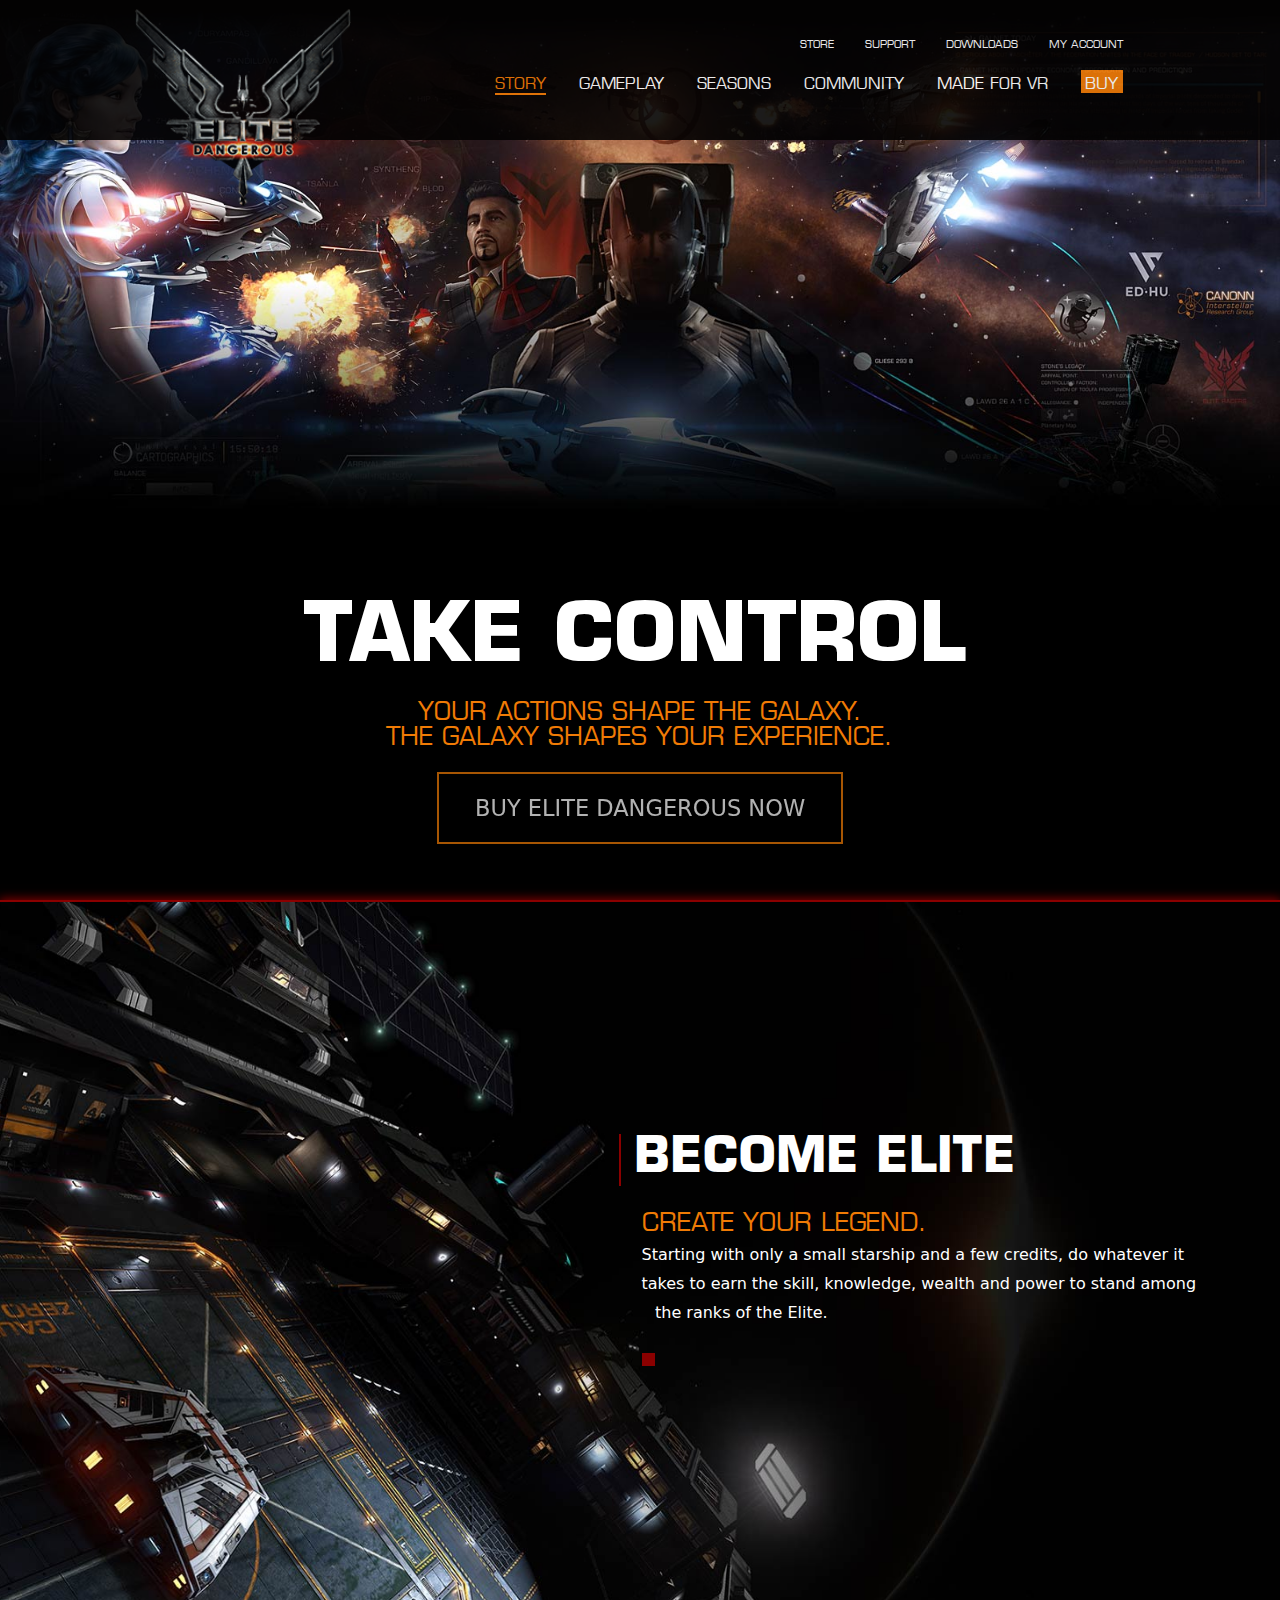
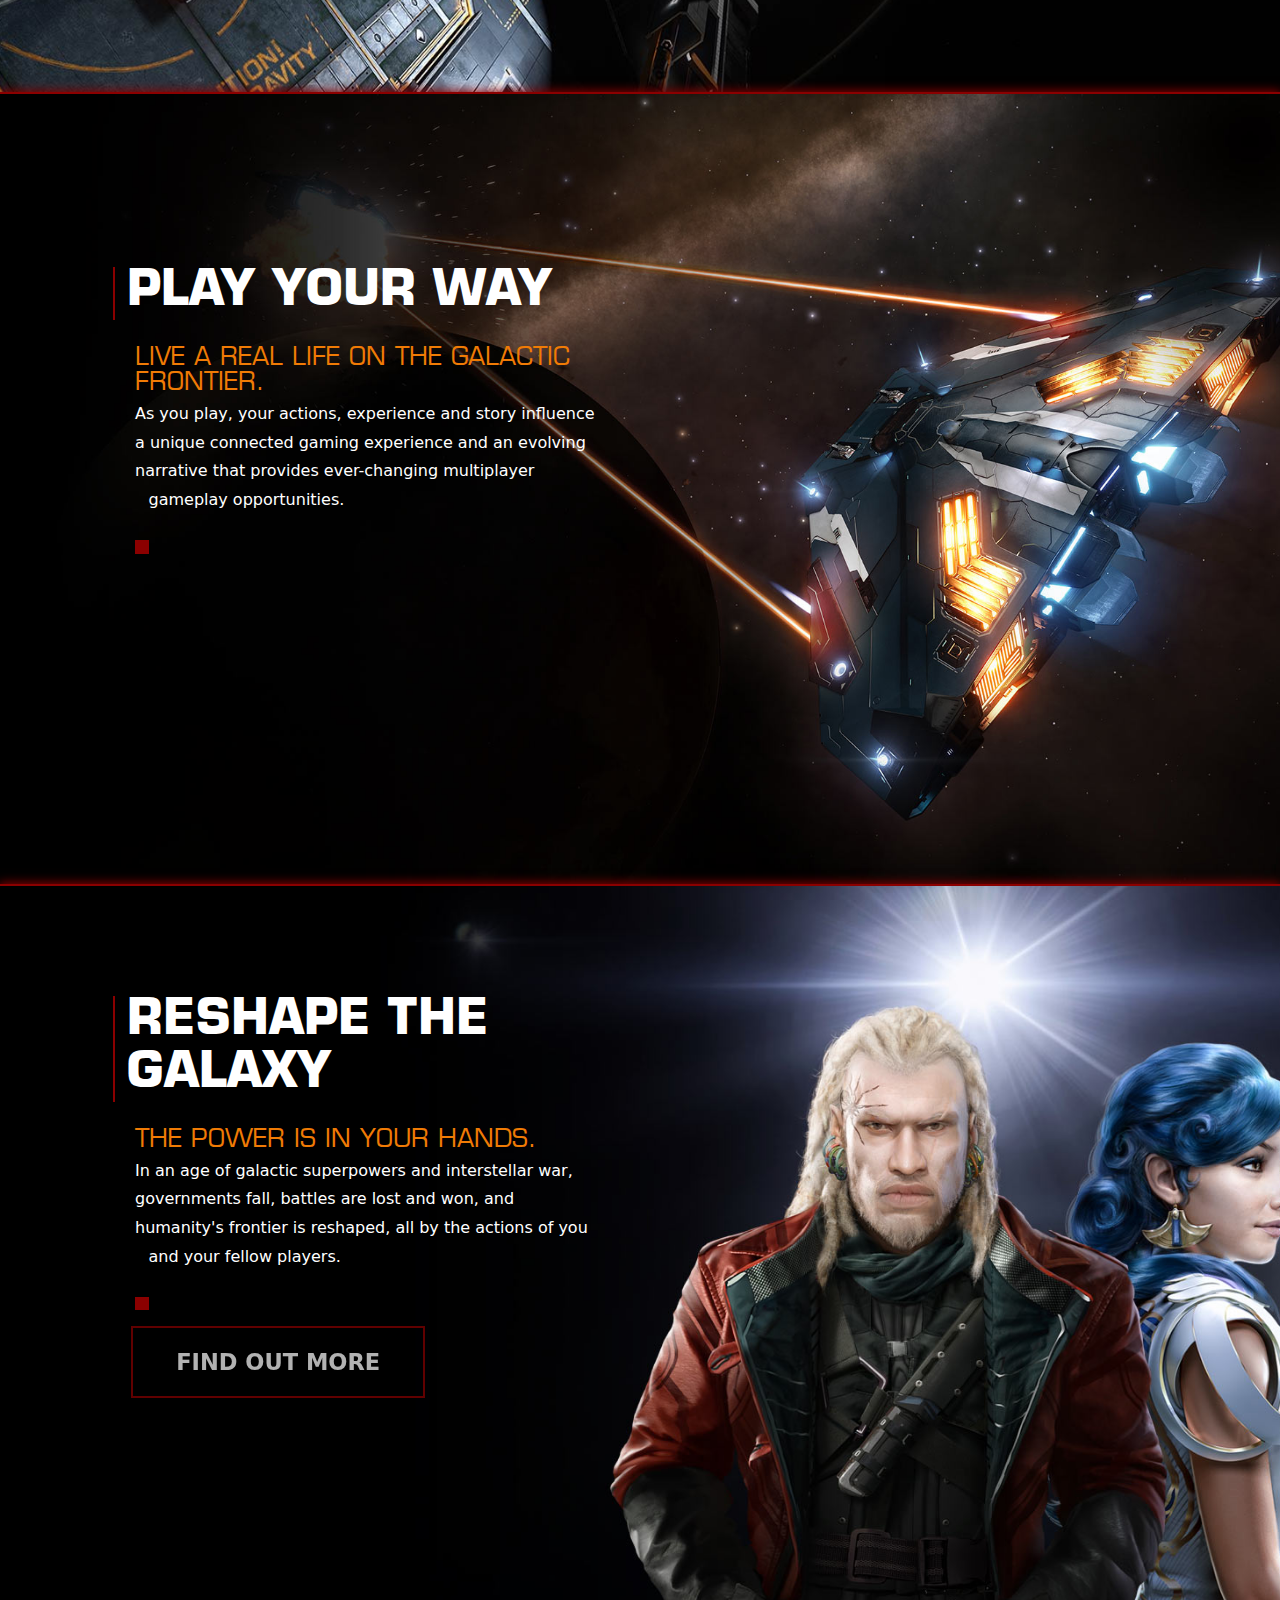
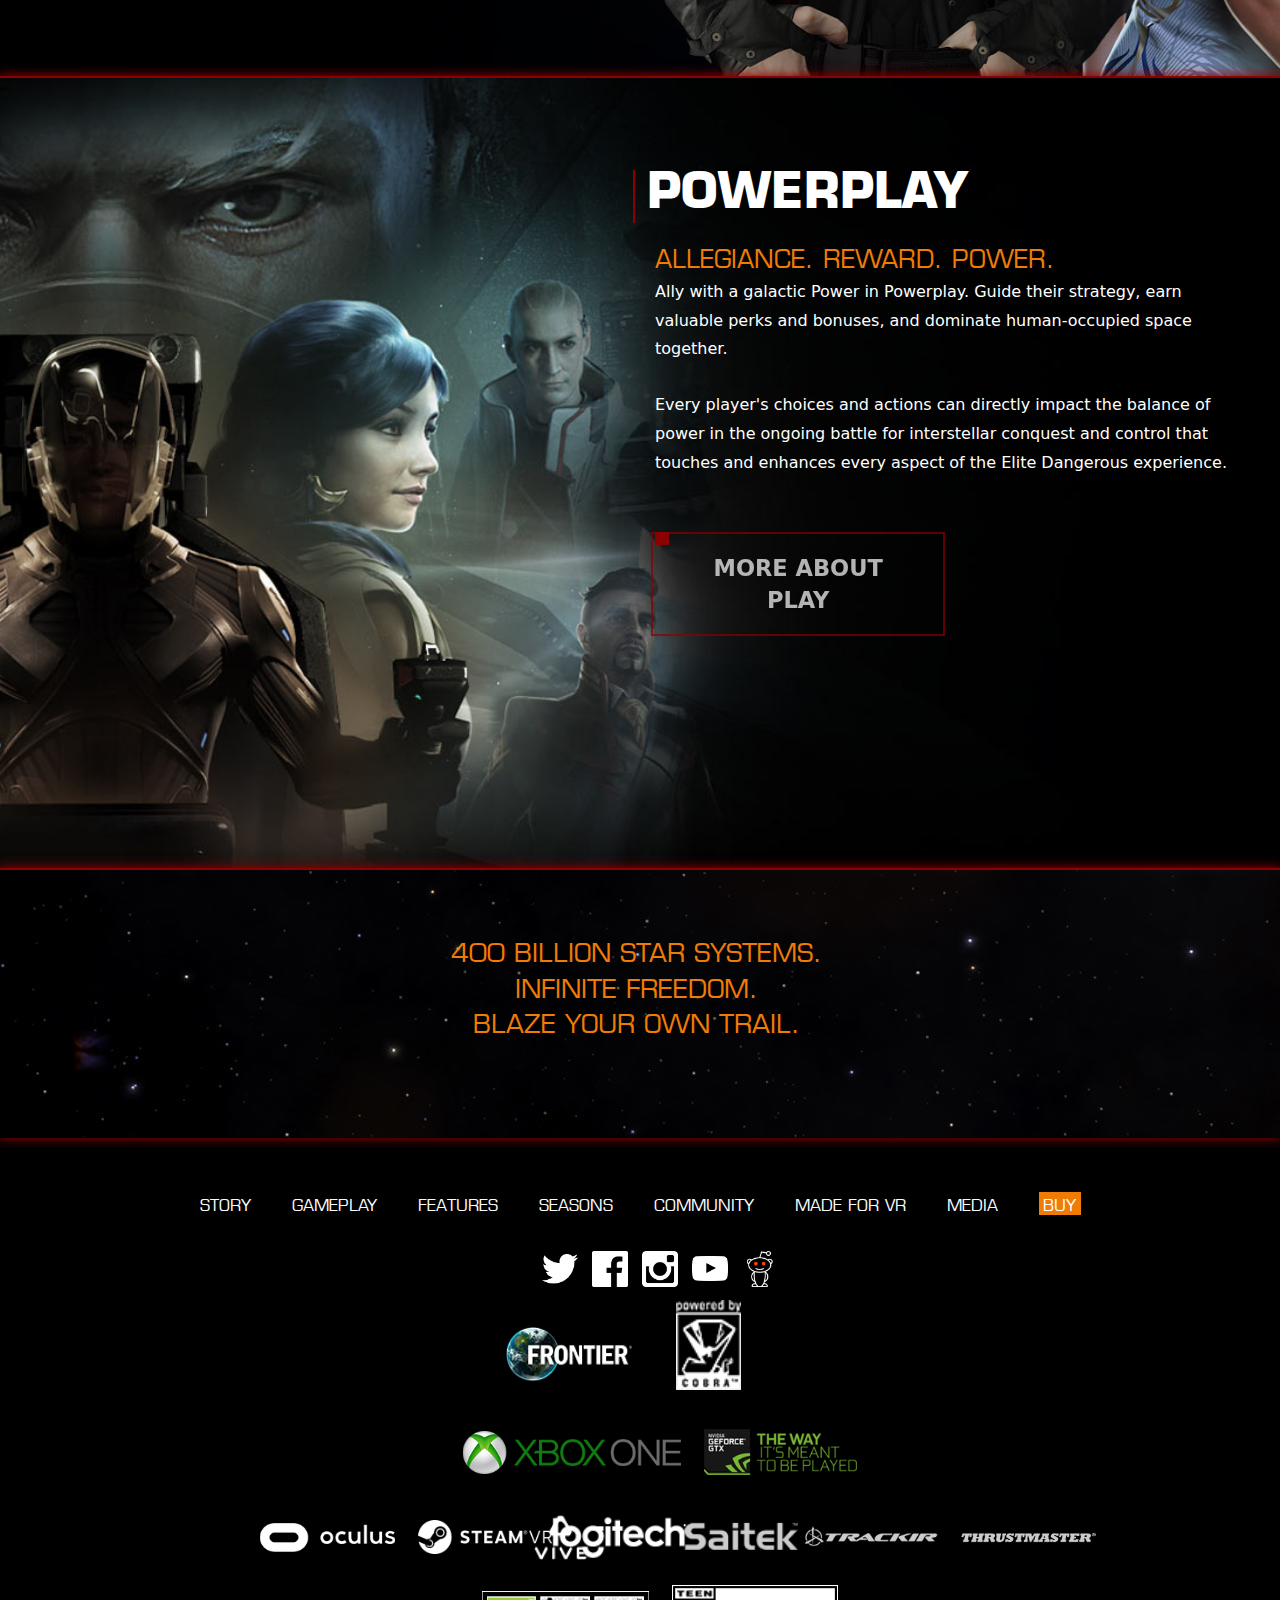
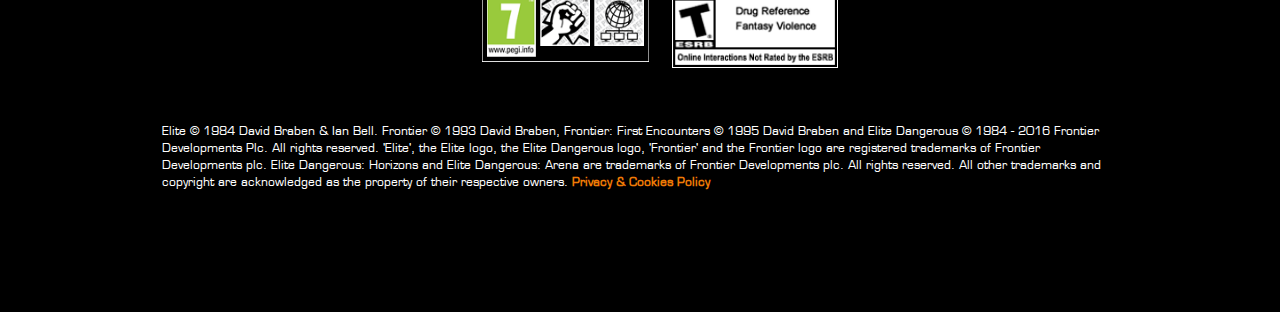
==== commit 8b3fca02: "dot margin with button ok" ====
--- a/index.html
+++ b/index.html
@@ -37,7 +37,7 @@
 				<h1>Take control</h1>
 				<h2 class="texth2">your actions shape the galaxy. 
 					The galaxy shapes your experience.</h2>
-				<button class="buybutton animbtn btngplay" type="button">buy elite dangerous now</button>
+				<button class="headbtn buybutton animbtn btngplay" type="button">buy elite dangerous now</button>
 			</div>
 		</header>
 
@@ -46,7 +46,7 @@
 			<div class="col-md-6 col-md-push-6 div1">
 				<h1>Become elite</h1>
 				<h2>Create your legend.</h2>
-				<p class="parag">Starting with only a small starship and a few credits, do whatever it takes to earn the skill, knowledge, wealth and
+				<p class="parag dot">Starting with only a small starship and a few credits, do whatever it takes to earn the skill, knowledge, wealth and
 					power to stand among the ranks of the Elite.</p>
 			</div>
 		</section>
@@ -56,7 +56,7 @@
 			<div class="col-md-6 div2">
 				<h1>Play your way</h1>
 				<h2>Live a Real Life On The Galactic Frontier.</h2>
-				<p class="parag">As you play, your actions, experience and story influence a unique connected gaming experience and an evolving narrative
+				<p class="parag dot">As you play, your actions, experience and story influence a unique connected gaming experience and an evolving narrative
 					that provides ever-changing multiplayer gameplay opportunities.
 				</p>
 			</div>
@@ -67,7 +67,7 @@
 			<div class="col-md-6 div3">
 				<h1>Reshape the galaxy</h1>
 				<h2>The power is in your hands.</h2>
-				<p class="parag">In an age of galactic superpowers and interstellar war, governments fall, battles are lost and won, and humanity's frontier
+				<p class="parag dot">In an age of galactic superpowers and interstellar war, governments fall, battles are lost and won, and humanity's frontier
 					is reshaped, all by the actions of you and your fellow players.
 				</p>
 				<button class="animbtn" type="button">Find out more</button>
@@ -82,7 +82,7 @@
 				<p class="parag">Ally with a galactic Power in Powerplay. Guide their strategy, earn valuable perks and bonuses, and dominate human-occupied
 					space together.
 				</p>
-				<p class="parag">Every player's choices and actions can directly impact the balance of power in the ongoing battle for interstellar conquest
+				<p class="parag dot">Every player's choices and actions can directly impact the balance of power in the ongoing battle for interstellar conquest
 					and control that touches and enhances every aspect of the Elite Dangerous experience.
 				</p>
 				<button class="animbtn" type="button">More about play</button>
--- a/web/scss/style.css
+++ b/web/scss/style.css
@@ -38,14 +38,16 @@
   font-weight: normal; }
 
 button {
-  border: 1px solid darkred;
-  background-color: black;
+  width: 23vw;
+  opacity: 0.7;
+  padding: 2vh 4vh;
+  font-size: 2.5vh;
+  text-align: center;
+  margin: 3vh 0 0 -2vh;
   text-transform: uppercase;
   font-family: "DejaVu Sans";
-  text-align: center;
-  width: 23vw;
-  padding: 2vh 4vh;
-  font-size: 2.5vh; }
+  border: 2px solid darkred;
+  background-color: transparent; }
 
 header, section, footer {
   font-weight: bold;
@@ -63,6 +65,15 @@
   padding-right: 2vw;
   margin-bottom: 3vh;
   line-height: 1.8; }
+
+.dot:after, .dot1:after {
+  content: "";
+  width: 1.5vh;
+  height: 1.5vh;
+  background-color: darkred;
+  /*display: inline-block;*/
+  margin: 6vh 0 0;
+  float: left; }
 
 .p-right {
   padding-right: 6vw; }
@@ -110,6 +121,9 @@
   background-color: #f07b05; }
 
 /* end anim button */
+.headbtn {
+  margin: 1vh; }
+
 .navlogo {
   margin: 1vh 15vh; }
 
@@ -197,7 +211,7 @@
   margin: 0vh 0vh 2vh; }
 
 .buybutton {
-  border: 1px solid #f07b05;
+  border: 2px solid #f07b05;
   width: auto; }
 
 .sect1 {
@@ -205,7 +219,7 @@
   background-image: url(../img/story/bg-hero-sidewinder.jpg); }
 
 .div1 {
-  margin: 14vh -5vh; }
+  margin: 23.5vh -1.5vh; }
 
 .sect2 {
   height: 58vh;
@@ -445,6 +459,9 @@
   height: 39vw;
   margin-top: -1vh; }
 
+.div4gplay {
+  margin: 14vh -5vh; }
+
 .fed {
   padding-right: 4vw;
   line-height: 0.9; }
